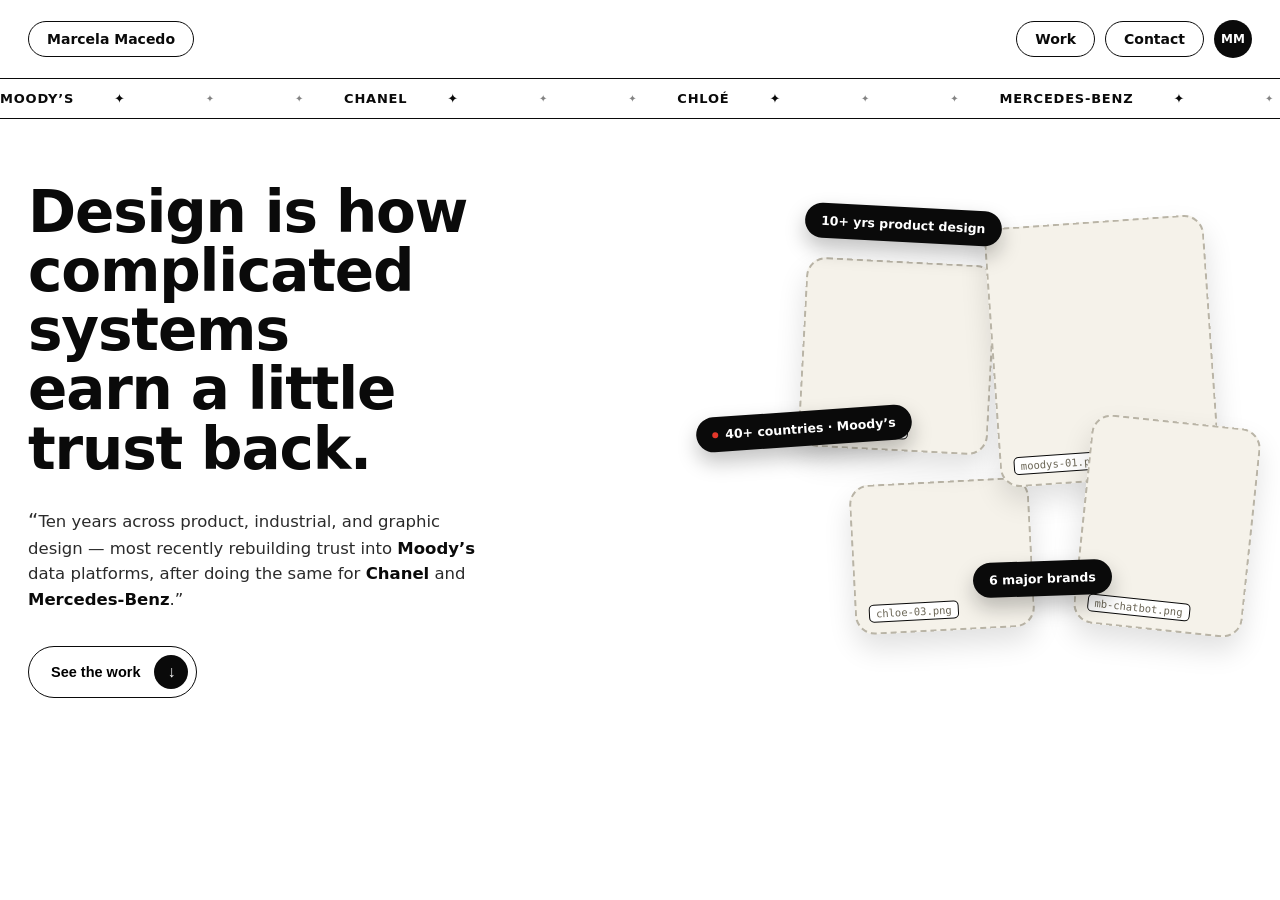
==== index.html @ c45ae71d "Move site files to repo root for GitHub Pages Co-Authored-By: Claude Sonnet 5 <noreply@anthropic.com" ====
<!doctype html>
<html lang="en">
<head>
  <meta charset="utf-8">
  <meta name="viewport" content="width=device-width, initial-scale=1">
  <title>Marcela Macedo — Product Designer</title>
  <meta name="description" content="Marcela Macedo, senior product designer — Moody's, Chanel, Chloé, Mercedes-Benz, Richemont.">
  <link rel="stylesheet" href="styles.css">
</head>
<body>
  <nav class="nav">
    <span class="pill">Marcela Macedo</span>
    <span class="right">
      <span class="pill">Work</span>
      <span class="pill">Contact</span>
      <span class="avatar">MM</span>
    </span>
  </nav>

  <div class="marquee-wrap" aria-hidden="true">
    <div class="marquee-track">
      <span>Moody&rsquo;s <span>&#10022;</span></span>
      <span>Chanel <span>&#10022;</span></span>
      <span>Chlo&eacute; <span>&#10022;</span></span>
      <span>Mercedes-Benz <span>&#10022;</span></span>
      <span>Richemont <span>&#10022;</span></span>
      <span>Foursource <span>&#10022;</span></span>
      <span>Moody&rsquo;s <span>&#10022;</span></span>
      <span>Chanel <span>&#10022;</span></span>
      <span>Chlo&eacute; <span>&#10022;</span></span>
      <span>Mercedes-Benz <span>&#10022;</span></span>
      <span>Richemont <span>&#10022;</span></span>
      <span>Foursource <span>&#10022;</span></span>
    </div>
  </div>

  <section class="hero">
    <div>
      <h1>Design is how complicated systems earn a little trust back.</h1>
      <p class="bioline"><span class="q">&ldquo;</span>Ten years across product, industrial, and graphic design &mdash; most recently rebuilding trust into <strong>Moody&rsquo;s</strong> data platforms, after doing the same for <strong>Chanel</strong> and <strong>Mercedes-Benz</strong>.&rdquo;</p>
      <button class="cta" type="button">See the work <span class="arrow">&darr;</span></button>
    </div>

    <div class="collage">
      <div class="win win2">10+ yrs product design</div>
      <div class="win win1"><span class="dot"></span>40+ countries &middot; Moody&rsquo;s</div>
      <div class="win win3">6 major brands</div>

      <!-- Placeholder slots — drop project PNGs into assets/ and swap the <span class="tag"> for <img src="assets/your-file.png" alt="..."> -->
      <div class="ph ph1"><span class="tag mono">moodys-01.png</span></div>
      <div class="ph ph2"><span class="tag mono">chanel-02.png</span></div>
      <div class="ph ph3"><span class="tag mono">mb-chatbot.png</span></div>
      <div class="ph ph4"><span class="tag mono">chloe-03.png</span></div>
    </div>
  </section>

  <!-- Screen 2 (case study previews) not built yet — next session. -->
</body>
</html>
---- styles.css ----
/* Marcela Macedo — Portfolio
   Direction: "Above the Fold" — Millls-inspired hero.
   Single committed visual world: near-monochrome, huge grotesque type,
   scattered rotated photo collage, one red accent. See README for status. */

* { box-sizing: border-box; }

body {
  margin: 0;
  background: #FFFFFF;
  color: #0A0A0A;
  font-family: ui-sans-serif, system-ui, -apple-system, "Helvetica Neue", Arial, sans-serif;
  -webkit-font-smoothing: antialiased;
}

.mono { font-family: ui-monospace, "SF Mono", "Roboto Mono", monospace; }
a { color: inherit; text-decoration: none; }
a:focus-visible, button:focus-visible { outline: 2px solid #0A0A0A; outline-offset: 2px; }

/* ---------------- nav ---------------- */
.nav {
  display: flex; align-items: center; justify-content: space-between;
  padding: 20px 28px;
}
.pill {
  display: inline-flex; align-items: center; gap: 8px;
  border: 1.5px solid #0A0A0A; border-radius: 999px; padding: 9px 18px;
  font-size: 14px; font-weight: 600;
}
.nav .right { display: flex; align-items: center; gap: 10px; }
.avatar {
  width: 38px; height: 38px; border-radius: 50%; background: #0A0A0A; color: #fff;
  display: flex; align-items: center; justify-content: center; font-size: 12px; font-weight: 700;
}

/* ---------------- marquee ---------------- */
.marquee-wrap {
  border-top: 1.5px solid #0A0A0A; border-bottom: 1.5px solid #0A0A0A;
  overflow: hidden; padding: 12px 0; background: #FFFFFF;
}
.marquee-track { display: flex; width: max-content; gap: 40px; }
@media (prefers-reduced-motion: no-preference) {
  .marquee-track { animation: scroll 26s linear infinite; }
}
@keyframes scroll { from { transform: translateX(0); } to { transform: translateX(-50%); } }
.marquee-track span {
  font-size: 13px; font-weight: 700; letter-spacing: 0.06em; text-transform: uppercase;
  white-space: nowrap; display: flex; align-items: center; gap: 40px; color: #0A0A0A;
}
.marquee-track span::after { content: "\2726"; font-size: 10px; opacity: 0.5; margin-left: 40px; }

/* ---------------- hero ---------------- */
.hero {
  display: grid; grid-template-columns: 1.05fr 0.95fr; gap: 20px;
  padding: 64px 28px 96px; align-items: center;
}
@media (max-width: 900px) { .hero { grid-template-columns: 1fr; padding-bottom: 320px; } }

.hero h1 {
  font-size: clamp(34px, 4.6vw, 58px); font-weight: 800; line-height: 1.02;
  letter-spacing: -0.02em; margin: 0 0 26px; text-wrap: balance; max-width: 12ch;
}
.bioline {
  font-size: 16.5px; line-height: 1.55; max-width: 44ch; color: #2B2B2B; margin: 0 0 34px;
}
.bioline .q { font-size: 20px; }
.bioline strong { font-weight: 700; color: #0A0A0A; }

.cta {
  display: inline-flex; align-items: center; gap: 14px; border: 1.5px solid #0A0A0A;
  border-radius: 999px; padding: 8px 8px 8px 22px; font-weight: 700; font-size: 14.5px;
  background: #fff; cursor: pointer;
}
.cta .arrow {
  width: 34px; height: 34px; border-radius: 50%; background: #0A0A0A; color: #fff;
  display: flex; align-items: center; justify-content: center; font-size: 16px;
}

/* ---------------- collage ---------------- */
.collage { position: relative; height: 440px; }
@media (max-width: 900px) {
  .collage { position: absolute; left: 0; right: 0; bottom: 0; height: 300px; padding: 0 12px; }
}
.ph {
  position: absolute; border: 2px dashed #B9B4A6; border-radius: 20px;
  background: #F5F2EA; box-shadow: 0 14px 28px rgba(10,10,10,0.12);
  display: flex; align-items: flex-end; padding: 10px 12px; overflow: hidden;
}
.ph img { position: absolute; inset: 0; width: 100%; height: 100%; object-fit: cover; }
.ph .tag {
  position: relative; font-size: 10.5px; background: #fff; border: 1px solid #0A0A0A;
  border-radius: 5px; padding: 2px 6px; color: #6b6656;
}
.ph1 { width: 220px; height: 260px; top: 0; right: 40px; transform: rotate(-4deg); z-index: 3; }
.ph2 { width: 190px; height: 190px; top: 40px; right: 260px; transform: rotate(3deg); z-index: 2; }
.ph3 { width: 170px; height: 210px; top: 200px; right: 0; transform: rotate(6deg); z-index: 4; }
.ph4 { width: 180px; height: 150px; top: 260px; right: 220px; transform: rotate(-3deg); z-index: 1; }
@media (max-width: 900px) {
  .ph1 { width: 150px; height: 180px; top: 0; right: 10px; }
  .ph2 { width: 130px; height: 130px; top: 10px; right: 170px; }
  .ph3 { width: 120px; height: 150px; top: 150px; right: 0; }
  .ph4 { display: none; }
}

.win {
  position: absolute; background: #0A0A0A; color: #fff; border-radius: 999px;
  padding: 10px 16px; font-size: 12.5px; font-weight: 700; box-shadow: 0 10px 20px rgba(10,10,10,0.25);
  display: flex; align-items: center; gap: 7px; z-index: 5;
}
.win .dot { width: 6px; height: 6px; border-radius: 50%; background: #E3372A; flex: none; }
.win1 { top: 190px; right: 340px; transform: rotate(-4deg); }
.win2 { top: -14px; right: 250px; transform: rotate(3deg); }
.win3 { top: 340px; right: 140px; transform: rotate(-2deg); }
@media (max-width: 900px) {
  .win1 { top: 60px; right: 130px; }
  .win2 { top: -10px; right: 30px; }
  .win3 { display: none; }
}
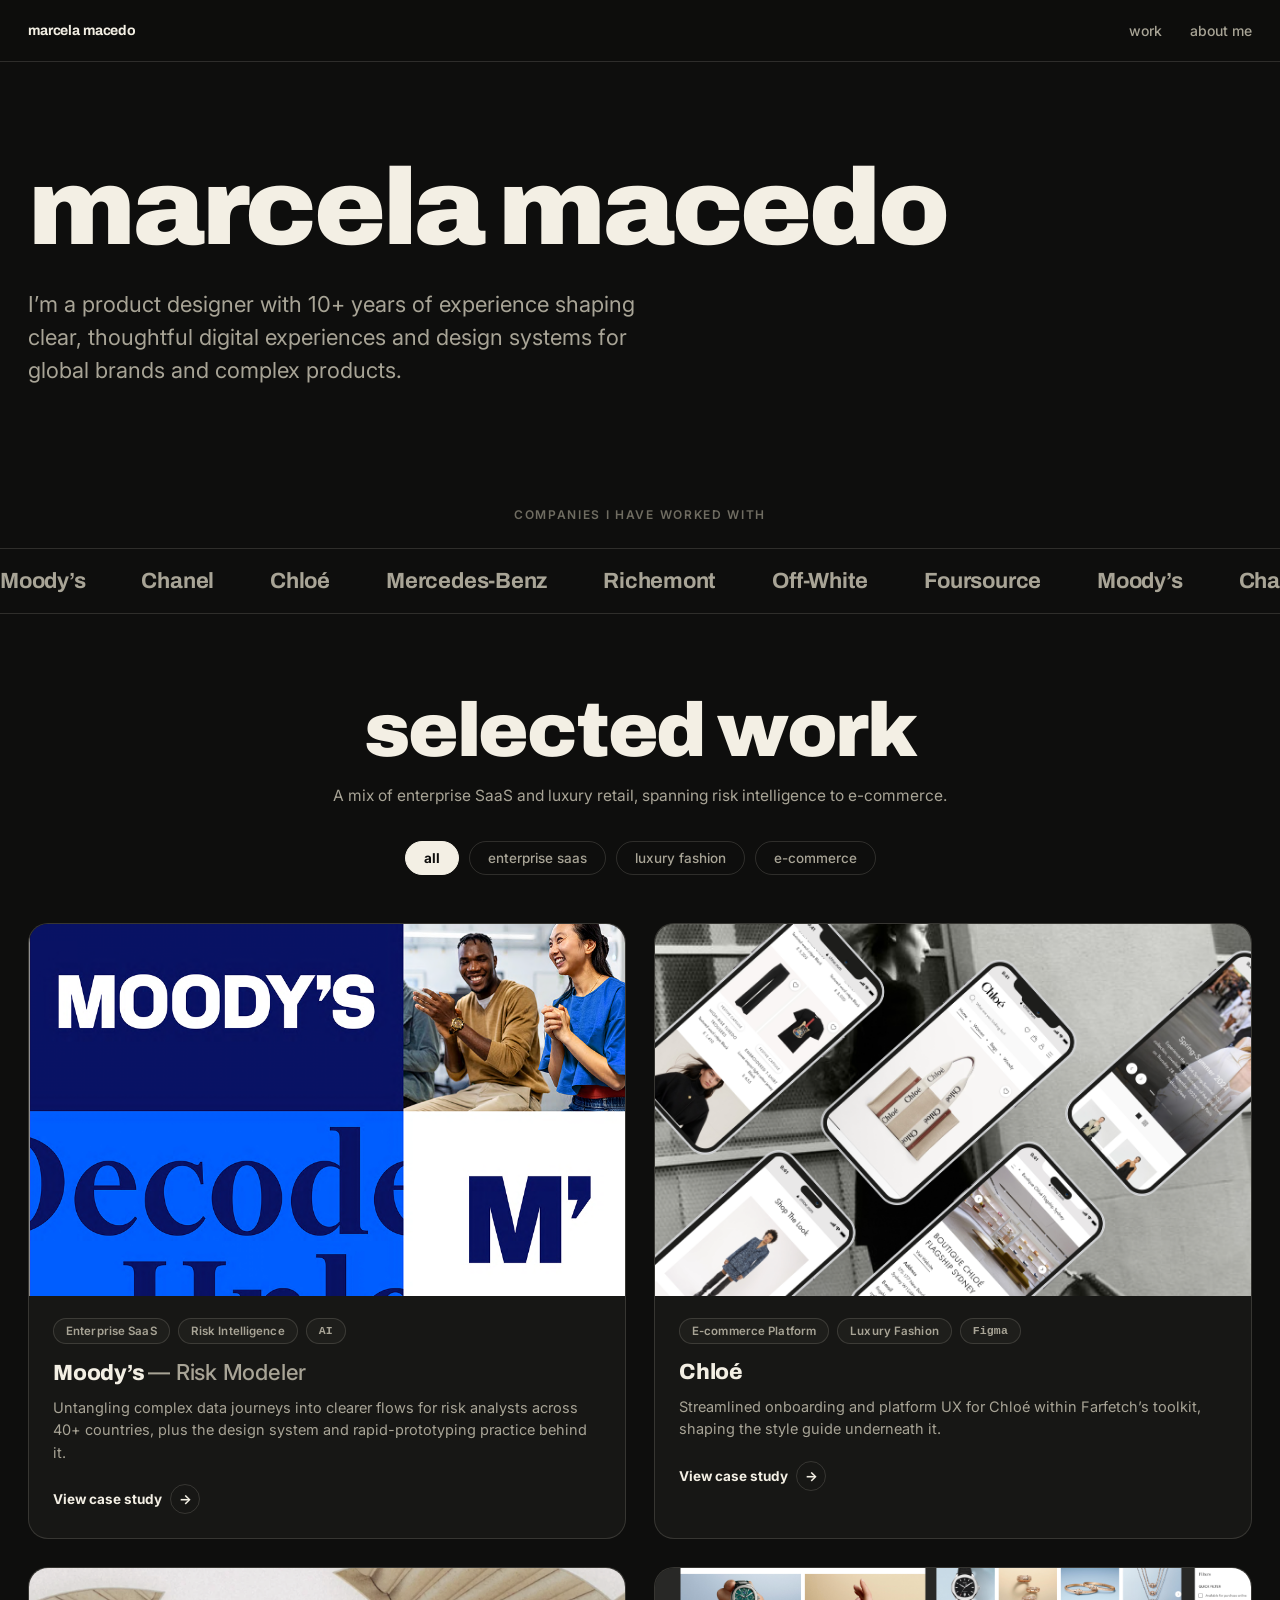
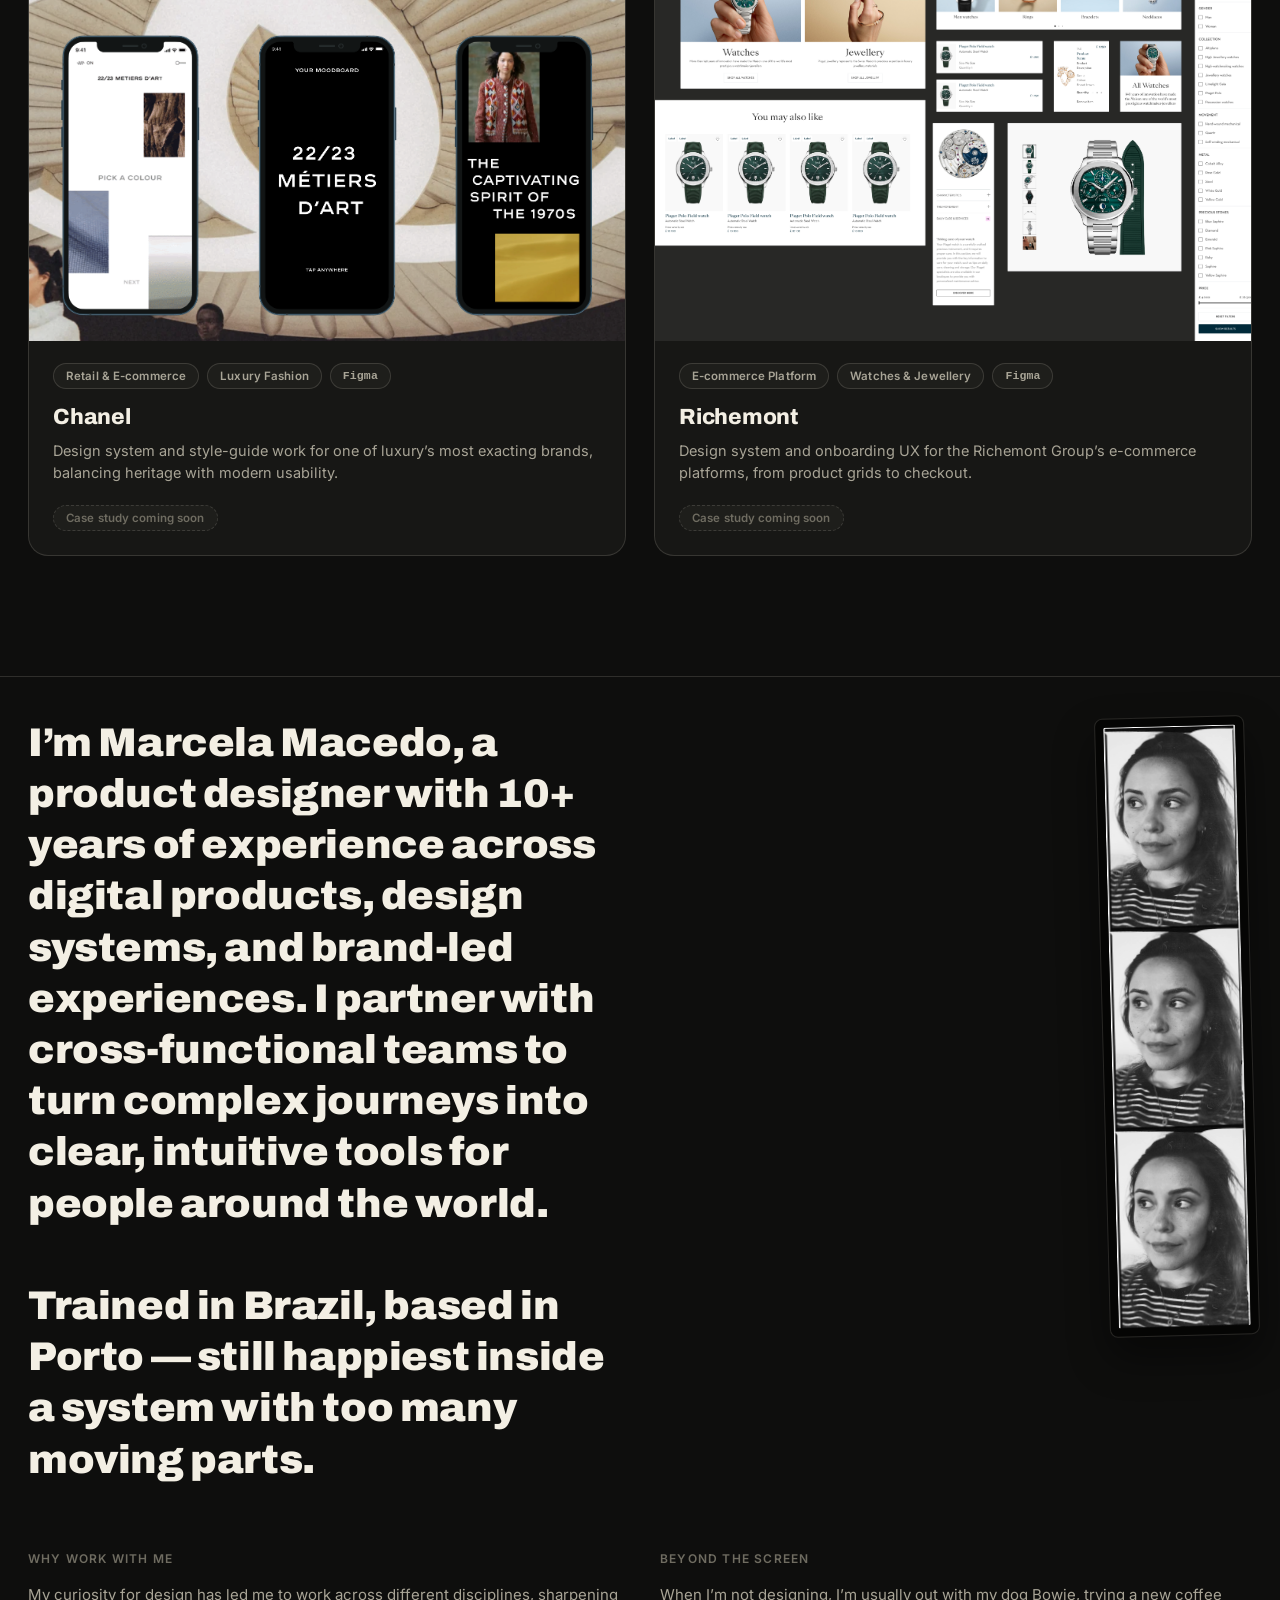
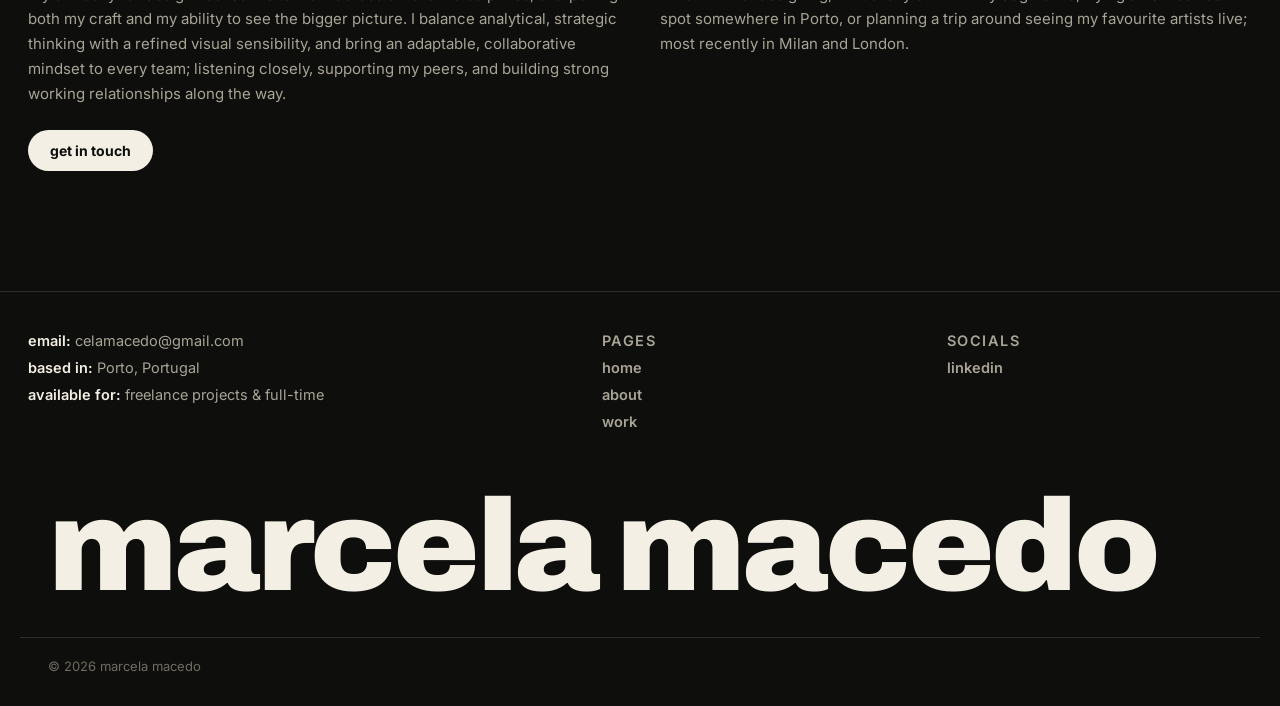
==== commit 2acf6d4e: "Build out full portfolio site: nav, work grid, and case studies - Rebuild home page nav/hero/work gr" ====
--- a/index.html
+++ b/index.html
@@ -4,56 +4,170 @@
   <meta charset="utf-8">
   <meta name="viewport" content="width=device-width, initial-scale=1">
   <title>Marcela Macedo — Product Designer</title>
-  <meta name="description" content="Marcela Macedo, senior product designer — Moody's, Chanel, Chloé, Mercedes-Benz, Richemont.">
+  <meta name="description" content="Marcela Macedo, product designer — Moody's, Chanel, Chloé, Richemont.">
   <link rel="stylesheet" href="styles.css">
 </head>
 <body>
   <nav class="nav">
-    <span class="pill">Marcela Macedo</span>
-    <span class="right">
-      <span class="pill">Work</span>
-      <span class="pill">Contact</span>
-      <span class="avatar">MM</span>
-    </span>
+    <a href="index.html" class="nav-name display">marcela macedo</a>
+    <div class="nav-links">
+      <a href="#work">work</a>
+      <a href="#about">about me</a>
+    </div>
   </nav>
 
-  <div class="marquee-wrap" aria-hidden="true">
-    <div class="marquee-track">
-      <span>Moody&rsquo;s <span>&#10022;</span></span>
-      <span>Chanel <span>&#10022;</span></span>
-      <span>Chlo&eacute; <span>&#10022;</span></span>
-      <span>Mercedes-Benz <span>&#10022;</span></span>
-      <span>Richemont <span>&#10022;</span></span>
-      <span>Foursource <span>&#10022;</span></span>
-      <span>Moody&rsquo;s <span>&#10022;</span></span>
-      <span>Chanel <span>&#10022;</span></span>
-      <span>Chlo&eacute; <span>&#10022;</span></span>
-      <span>Mercedes-Benz <span>&#10022;</span></span>
-      <span>Richemont <span>&#10022;</span></span>
-      <span>Foursource <span>&#10022;</span></span>
-    </div>
-  </div>
-
   <section class="hero">
-    <div>
-      <h1>Design is how complicated systems earn a little trust back.</h1>
-      <p class="bioline"><span class="q">&ldquo;</span>Ten years across product, industrial, and graphic design &mdash; most recently rebuilding trust into <strong>Moody&rsquo;s</strong> data platforms, after doing the same for <strong>Chanel</strong> and <strong>Mercedes-Benz</strong>.&rdquo;</p>
-      <button class="cta" type="button">See the work <span class="arrow">&darr;</span></button>
-    </div>
-
-    <div class="collage">
-      <div class="win win2">10+ yrs product design</div>
-      <div class="win win1"><span class="dot"></span>40+ countries &middot; Moody&rsquo;s</div>
-      <div class="win win3">6 major brands</div>
-
-      <!-- Placeholder slots — drop project PNGs into assets/ and swap the <span class="tag"> for <img src="assets/your-file.png" alt="..."> -->
-      <div class="ph ph1"><span class="tag mono">moodys-01.png</span></div>
-      <div class="ph ph2"><span class="tag mono">chanel-02.png</span></div>
-      <div class="ph ph3"><span class="tag mono">mb-chatbot.png</span></div>
-      <div class="ph ph4"><span class="tag mono">chloe-03.png</span></div>
+    <div class="hero-inner">
+      <h1 class="display">marcela macedo</h1>
+      <p class="tagline">I&rsquo;m a product designer with 10+ years of experience shaping clear, thoughtful digital experiences and design systems for global brands and complex products.</p>
     </div>
   </section>
 
-  <!-- Screen 2 (case study previews) not built yet — next session. -->
+  <section class="companies">
+    <p class="label">companies i have worked with</p>
+    <div class="marquee-wrap" aria-hidden="true">
+      <div class="marquee-track">
+        <span>Moody&rsquo;s</span><span>Chanel</span><span>Chlo&eacute;</span>
+        <span>Mercedes-Benz</span><span>Richemont</span><span>Off-White</span><span>Foursource</span>
+        <span>Moody&rsquo;s</span><span>Chanel</span><span>Chlo&eacute;</span>
+        <span>Mercedes-Benz</span><span>Richemont</span><span>Off-White</span><span>Foursource</span>
+      </div>
+    </div>
+  </section>
+
+  <section class="work" id="work">
+    <div class="work-head">
+      <h2 class="display">selected work</h2>
+      <p class="work-sub">A mix of enterprise SaaS and luxury retail, spanning risk intelligence to e-commerce.</p>
+    </div>
+
+    <div class="filters" role="tablist" aria-label="Filter work by category">
+      <button class="filter-btn active" data-filter="all">all</button>
+      <button class="filter-btn" data-filter="enterprise">enterprise saas</button>
+      <button class="filter-btn" data-filter="luxury">luxury fashion</button>
+      <button class="filter-btn" data-filter="ecommerce">e-commerce</button>
+    </div>
+
+    <div class="work-grid">
+      <a class="proj" href="moodys.html" data-category="enterprise">
+        <div class="proj-media"><img src="assets/projects/moodys/moodys-card.png" alt="Moody's brand collage — wordmark, typography, and team photography" loading="lazy"></div>
+        <div class="proj-tags">
+          <span class="tag-pill">Enterprise SaaS</span>
+          <span class="tag-pill">Risk Intelligence</span>
+          <span class="tag-pill mono">AI</span>
+        </div>
+        <h3 class="proj-title">Moody&rsquo;s <span class="proj-sub">&mdash; Risk Modeler</span></h3>
+        <p class="proj-desc">Untangling complex data journeys into clearer flows for risk analysts across 40+ countries, plus the design system and rapid-prototyping practice behind it.</p>
+        <span class="proj-link">View case study <span class="arrow-circle">&rarr;</span></span>
+      </a>
+
+      <a class="proj" href="chloe.html" data-category="luxury">
+        <div class="proj-media"><img src="assets/projects/chloe/chloe-app-mockup.png" alt="Chloé e-commerce app screens — product pages, bags, and boutique details" loading="lazy"></div>
+        <div class="proj-tags">
+          <span class="tag-pill">E-commerce Platform</span>
+          <span class="tag-pill">Luxury Fashion</span>
+          <span class="tag-pill mono">Figma</span>
+        </div>
+        <h3 class="proj-title">Chlo&eacute;</h3>
+        <p class="proj-desc">Streamlined onboarding and platform UX for Chlo&eacute; within Farfetch&rsquo;s toolkit, shaping the style guide underneath it.</p>
+        <span class="proj-link">View case study <span class="arrow-circle">&rarr;</span></span>
+      </a>
+
+      <div class="proj" data-category="luxury">
+        <div class="proj-media"><img src="assets/projects/chanel/chanel-card.png" alt="Chanel Métiers d'Art mobile flow and product mockups" loading="lazy"></div>
+        <div class="proj-tags">
+          <span class="tag-pill">Retail &amp; E-commerce</span>
+          <span class="tag-pill">Luxury Fashion</span>
+          <span class="tag-pill mono">Figma</span>
+        </div>
+        <h3 class="proj-title">Chanel</h3>
+        <p class="proj-desc">Design system and style-guide work for one of luxury&rsquo;s most exacting brands, balancing heritage with modern usability.</p>
+        <span class="proj-link"><span class="tag-pill status">Case study coming soon</span></span>
+      </div>
+
+      <div class="proj" data-category="ecommerce">
+        <div class="proj-media"><img src="assets/projects/richemont/richemont-card.png" alt="Richemont Group watches and jewellery e-commerce grid" loading="lazy"></div>
+        <div class="proj-tags">
+          <span class="tag-pill">E-commerce Platform</span>
+          <span class="tag-pill">Watches &amp; Jewellery</span>
+          <span class="tag-pill mono">Figma</span>
+        </div>
+        <h3 class="proj-title">Richemont</h3>
+        <p class="proj-desc">Design system and onboarding UX for the Richemont Group&rsquo;s e-commerce platforms, from product grids to checkout.</p>
+        <span class="proj-link"><span class="tag-pill status">Case study coming soon</span></span>
+      </div>
+    </div>
+  </section>
+
+  <section class="about" id="about">
+    <div class="about-inner">
+      <div class="about-top">
+        <p class="about-lead display">I&rsquo;m Marcela Macedo, a product designer with 10+ years of experience across digital products, design systems, and brand-led experiences. I partner with cross-functional teams to turn complex journeys into clear, intuitive tools for people around the world.<br><br>Trained in Brazil, based in Porto &mdash; still happiest inside a system with too many moving parts.</p>
+
+        <div class="photo-strip" aria-hidden="true">
+          <img src="assets/about/photobooth.png" alt="Marcela Macedo, three-frame black and white photobooth strip">
+        </div>
+      </div>
+
+      <div class="about-grid">
+        <div class="about-col">
+          <p class="eyebrow">why work with me</p>
+          <p>My curiosity for design has led me to work across different disciplines, sharpening both my craft and my ability to see the bigger picture. I balance analytical, strategic thinking with a refined visual sensibility, and bring an adaptable, collaborative mindset to every team; listening closely, supporting my peers, and building strong working relationships along the way.</p>
+          <a href="mailto:celamacedo@gmail.com" class="btn">get in touch</a>
+        </div>
+
+        <div class="about-col">
+          <p class="eyebrow">beyond the screen</p>
+          <p>When I&rsquo;m not designing, I&rsquo;m usually out with my dog Bowie, trying a new coffee spot somewhere in Porto, or planning a trip around seeing my favourite artists live; most recently in Milan and London.</p>
+        </div>
+      </div>
+    </div>
+  </section>
+
+  <footer class="footer">
+    <div class="footer-meta">
+      <div class="footer-meta-grid">
+        <div>
+          <p><strong>email:</strong> <a href="mailto:celamacedo@gmail.com">celamacedo@gmail.com</a></p>
+          <p><strong>based in:</strong> Porto, Portugal</p>
+          <p><strong>available for:</strong> freelance projects &amp; full-time</p>
+        </div>
+        <div class="footer-col">
+          <p class="footer-col-label">pages</p>
+          <a href="index.html">home</a>
+          <a href="#about">about</a>
+          <a href="#work">work</a>
+        </div>
+        <div class="footer-col">
+          <p class="footer-col-label">socials</p>
+          <a href="https://www.linkedin.com/in/marcelamcm/" target="_blank" rel="noopener">linkedin</a>
+        </div>
+      </div>
+    </div>
+
+    <div class="footer-word">
+      <h2 class="display">marcela macedo</h2>
+    </div>
+
+    <div class="footer-bottom">
+      <span>&copy; 2026 marcela macedo</span>
+    </div>
+  </footer>
+
+  <script>
+    const buttons = document.querySelectorAll('.filter-btn');
+    const cards = document.querySelectorAll('.proj');
+    buttons.forEach(btn => {
+      btn.addEventListener('click', () => {
+        buttons.forEach(b => b.classList.remove('active'));
+        btn.classList.add('active');
+        const filter = btn.dataset.filter;
+        cards.forEach(card => {
+          const show = filter === 'all' || card.dataset.category === filter;
+          card.style.display = show ? '' : 'none';
+        });
+      });
+    });
+  </script>
 </body>
 </html>
--- a/styles.css
+++ b/styles.css
@@ -1,118 +1,419 @@
 /* Marcela Macedo — Portfolio
-   Direction: "Above the Fold" — Millls-inspired hero.
-   Single committed visual world: near-monochrome, huge grotesque type,
-   scattered rotated photo collage, one red accent. See README for status. */
+   Direction: dark, editorial — matches the Framer draft (see README).
+   Near-black background, cream type, heavy display grotesk, indigo accent
+   pulled from the Moody's palette. Plain CSS, no build step. */
+
+@import url('https://fonts.googleapis.com/css2?family=Archivo:wght@600;700;800;900&family=Inter:wght@400;500;600;700&display=swap');
+
+:root {
+  --bg: #0e0e0d;
+  --bg-alt: #171715;
+  --bg-alt-2: #1e1e1b;
+  --fg: #f3efe4;
+  --fg-dim: #a8a496;
+  --fg-faint: #6f6c61;
+  --border: rgba(243, 239, 228, 0.14);
+  --accent: #3a45a8;
+  --accent-2: #5865c9;
+  --lilac: #c3aef0;
+  --lilac-dim: rgba(195, 174, 240, 0.14);
+  --periwinkle: #a9bdf2;
+  --periwinkle-dim: rgba(169, 189, 242, 0.14);
+  --radius: 20px;
+}
 
 * { box-sizing: border-box; }
+
+html { scroll-behavior: smooth; }
 
 body {
   margin: 0;
-  background: #FFFFFF;
-  color: #0A0A0A;
-  font-family: ui-sans-serif, system-ui, -apple-system, "Helvetica Neue", Arial, sans-serif;
+  background: var(--bg);
+  color: var(--fg);
+  font-family: 'Inter', ui-sans-serif, system-ui, -apple-system, "Helvetica Neue", Arial, sans-serif;
   -webkit-font-smoothing: antialiased;
+}
+
+.display {
+  font-family: 'Archivo', ui-sans-serif, system-ui, sans-serif;
+  font-weight: 900;
+  letter-spacing: -0.03em;
 }
 
 .mono { font-family: ui-monospace, "SF Mono", "Roboto Mono", monospace; }
 a { color: inherit; text-decoration: none; }
-a:focus-visible, button:focus-visible { outline: 2px solid #0A0A0A; outline-offset: 2px; }
+a:focus-visible, button:focus-visible { outline: 2px solid var(--fg); outline-offset: 2px; }
+img { max-width: 100%; display: block; }
+
+.wrap { max-width: 1240px; margin: 0 auto; padding: 0 28px; }
 
 /* ---------------- nav ---------------- */
 .nav {
   display: flex; align-items: center; justify-content: space-between;
-  padding: 20px 28px;
-}
-.pill {
-  display: inline-flex; align-items: center; gap: 8px;
-  border: 1.5px solid #0A0A0A; border-radius: 999px; padding: 9px 18px;
-  font-size: 14px; font-weight: 600;
-}
-.nav .right { display: flex; align-items: center; gap: 10px; }
-.avatar {
-  width: 38px; height: 38px; border-radius: 50%; background: #0A0A0A; color: #fff;
-  display: flex; align-items: center; justify-content: center; font-size: 12px; font-weight: 700;
-}
-
-/* ---------------- marquee ---------------- */
+  padding: 22px 28px;
+  position: sticky; top: 0; z-index: 20;
+  background: rgba(14, 14, 13, 0.82);
+  backdrop-filter: blur(10px);
+  border-bottom: 1px solid var(--border);
+}
+.nav-name {
+  font-size: 14px; font-weight: 700; letter-spacing: -0.01em;
+}
+.nav-links { display: flex; align-items: center; gap: 28px; }
+.nav-links a {
+  font-size: 14px; font-weight: 500; color: var(--fg-dim);
+  transition: color 0.15s ease;
+}
+.nav-links a:hover, .nav-links a.active { color: var(--fg); }
+
+/* ---------------- hero ---------------- */
+.hero { padding: 96px 28px 56px; }
+.hero-inner { max-width: 1240px; margin: 0 auto; }
+
+.hero h1 {
+  font-size: clamp(48px, 9vw, 108px); line-height: 0.94; margin: 0 0 28px;
+  text-transform: lowercase;
+}
+.hero .tagline {
+  font-size: clamp(17px, 2vw, 22px); line-height: 1.5; color: var(--fg-dim);
+  max-width: 46ch; margin: 0;
+}
+
+/* ---------------- companies marquee ---------------- */
+.companies { padding: 64px 0 40px; text-align: center; }
+.companies .label {
+  font-size: 12px; font-weight: 600; letter-spacing: 0.14em; text-transform: uppercase;
+  color: var(--fg-faint); margin: 0 0 26px;
+}
 .marquee-wrap {
-  border-top: 1.5px solid #0A0A0A; border-bottom: 1.5px solid #0A0A0A;
-  overflow: hidden; padding: 12px 0; background: #FFFFFF;
-}
-.marquee-track { display: flex; width: max-content; gap: 40px; }
+  border-top: 1px solid var(--border); border-bottom: 1px solid var(--border);
+  overflow: hidden; padding: 20px 0;
+}
+.marquee-track { display: flex; width: max-content; gap: 56px; }
 @media (prefers-reduced-motion: no-preference) {
-  .marquee-track { animation: scroll 26s linear infinite; }
+  .marquee-track { animation: scroll 28s linear infinite; }
+  .footer-marquee-track { animation: scroll 22s linear infinite; }
 }
 @keyframes scroll { from { transform: translateX(0); } to { transform: translateX(-50%); } }
 .marquee-track span {
-  font-size: 13px; font-weight: 700; letter-spacing: 0.06em; text-transform: uppercase;
-  white-space: nowrap; display: flex; align-items: center; gap: 40px; color: #0A0A0A;
-}
-.marquee-track span::after { content: "\2726"; font-size: 10px; opacity: 0.5; margin-left: 40px; }
-
-/* ---------------- hero ---------------- */
-.hero {
-  display: grid; grid-template-columns: 1.05fr 0.95fr; gap: 20px;
-  padding: 64px 28px 96px; align-items: center;
-}
-@media (max-width: 900px) { .hero { grid-template-columns: 1fr; padding-bottom: 320px; } }
-
-.hero h1 {
-  font-size: clamp(34px, 4.6vw, 58px); font-weight: 800; line-height: 1.02;
-  letter-spacing: -0.02em; margin: 0 0 26px; text-wrap: balance; max-width: 12ch;
-}
-.bioline {
-  font-size: 16.5px; line-height: 1.55; max-width: 44ch; color: #2B2B2B; margin: 0 0 34px;
-}
-.bioline .q { font-size: 20px; }
-.bioline strong { font-weight: 700; color: #0A0A0A; }
-
-.cta {
-  display: inline-flex; align-items: center; gap: 14px; border: 1.5px solid #0A0A0A;
-  border-radius: 999px; padding: 8px 8px 8px 22px; font-weight: 700; font-size: 14.5px;
-  background: #fff; cursor: pointer;
-}
-.cta .arrow {
-  width: 34px; height: 34px; border-radius: 50%; background: #0A0A0A; color: #fff;
-  display: flex; align-items: center; justify-content: center; font-size: 16px;
-}
-
-/* ---------------- collage ---------------- */
-.collage { position: relative; height: 440px; }
-@media (max-width: 900px) {
-  .collage { position: absolute; left: 0; right: 0; bottom: 0; height: 300px; padding: 0 12px; }
-}
-.ph {
-  position: absolute; border: 2px dashed #B9B4A6; border-radius: 20px;
-  background: #F5F2EA; box-shadow: 0 14px 28px rgba(10,10,10,0.12);
-  display: flex; align-items: flex-end; padding: 10px 12px; overflow: hidden;
-}
-.ph img { position: absolute; inset: 0; width: 100%; height: 100%; object-fit: cover; }
-.ph .tag {
-  position: relative; font-size: 10.5px; background: #fff; border: 1px solid #0A0A0A;
-  border-radius: 5px; padding: 2px 6px; color: #6b6656;
-}
-.ph1 { width: 220px; height: 260px; top: 0; right: 40px; transform: rotate(-4deg); z-index: 3; }
-.ph2 { width: 190px; height: 190px; top: 40px; right: 260px; transform: rotate(3deg); z-index: 2; }
-.ph3 { width: 170px; height: 210px; top: 200px; right: 0; transform: rotate(6deg); z-index: 4; }
-.ph4 { width: 180px; height: 150px; top: 260px; right: 220px; transform: rotate(-3deg); z-index: 1; }
-@media (max-width: 900px) {
-  .ph1 { width: 150px; height: 180px; top: 0; right: 10px; }
-  .ph2 { width: 130px; height: 130px; top: 10px; right: 170px; }
-  .ph3 { width: 120px; height: 150px; top: 150px; right: 0; }
-  .ph4 { display: none; }
-}
-
-.win {
-  position: absolute; background: #0A0A0A; color: #fff; border-radius: 999px;
-  padding: 10px 16px; font-size: 12.5px; font-weight: 700; box-shadow: 0 10px 20px rgba(10,10,10,0.25);
-  display: flex; align-items: center; gap: 7px; z-index: 5;
-}
-.win .dot { width: 6px; height: 6px; border-radius: 50%; background: #E3372A; flex: none; }
-.win1 { top: 190px; right: 340px; transform: rotate(-4deg); }
-.win2 { top: -14px; right: 250px; transform: rotate(3deg); }
-.win3 { top: 340px; right: 140px; transform: rotate(-2deg); }
-@media (max-width: 900px) {
-  .win1 { top: 60px; right: 130px; }
-  .win2 { top: -10px; right: 30px; }
-  .win3 { display: none; }
-}
+  font-family: 'Archivo', sans-serif; font-weight: 700;
+  font-size: 22px; letter-spacing: -0.01em; white-space: nowrap; color: var(--fg-dim);
+}
+
+/* ---------------- work ---------------- */
+.work { padding: 40px 28px 120px; }
+.work-head { max-width: 720px; margin: 0 auto 12px; text-align: center; }
+.work-head h2 {
+  font-size: clamp(40px, 7vw, 76px); line-height: 0.98; margin: 0 0 18px;
+  text-transform: lowercase;
+}
+.work-sub { font-size: 15.5px; color: var(--fg-dim); margin: 0 0 36px; }
+
+.filters {
+  display: flex; flex-wrap: wrap; justify-content: center; gap: 10px;
+  margin: 0 auto 48px; max-width: 1240px;
+}
+.filter-btn {
+  border: 1px solid var(--border); background: transparent; color: var(--fg-dim);
+  border-radius: 999px; padding: 8px 18px; font-size: 13.5px; font-weight: 500;
+  cursor: pointer; transition: all 0.15s ease; font-family: inherit;
+}
+.filter-btn:hover { color: var(--fg); border-color: var(--fg-dim); }
+.filter-btn.active { background: var(--fg); color: var(--bg); border-color: var(--fg); font-weight: 700; }
+
+.work-grid {
+  max-width: 1240px; margin: 0 auto;
+  display: grid; grid-template-columns: repeat(2, 1fr); gap: 28px;
+}
+@media (max-width: 760px) { .work-grid { grid-template-columns: 1fr; } }
+
+.proj {
+  border: 1px solid var(--border); border-radius: var(--radius); overflow: hidden;
+  background: var(--bg-alt); display: flex; flex-direction: column;
+  transition: transform 0.18s ease, box-shadow 0.18s ease, border-color 0.18s ease;
+}
+.proj[href]:hover, a.proj:hover {
+  transform: translateY(-4px); box-shadow: 0 20px 44px rgba(0,0,0,0.4); border-color: var(--fg-faint);
+}
+
+.proj-media { aspect-ratio: 16 / 10; overflow: hidden; background: var(--bg-alt-2); }
+.proj-media img { width: 100%; height: 100%; object-fit: cover; }
+
+/* Tag colour rule: .tag-pill is metadata (industry / tool / status) and stays
+   neutral everywhere it appears — homepage cards and case-study hero alike —
+   so the same label always reads the same way. Colour (lilac / indigo) is
+   reserved for .case-chip, which summarizes narrative content inside a case
+   study body, not metadata. Don't tint .tag-pill; add a new chip variant
+   instead if a new narrative category needs its own colour. */
+.proj-tags { display: flex; flex-wrap: wrap; gap: 8px; padding: 22px 24px 0; }
+.tag-pill {
+  font-size: 11.5px; font-weight: 600; letter-spacing: 0.01em; color: var(--fg-dim);
+  border: 1px solid var(--border); border-radius: 999px; padding: 5px 12px; background: var(--bg-alt-2);
+}
+.tag-pill.mono { font-family: ui-monospace, "SF Mono", "Roboto Mono", monospace; }
+.tag-pill.status { color: var(--fg-faint); border-style: dashed; }
+
+.proj-title {
+  font-family: 'Archivo', sans-serif; font-weight: 800; letter-spacing: -0.01em;
+  font-size: 22px; margin: 16px 24px 0; line-height: 1.15;
+}
+.proj-title .proj-sub { font-weight: 500; color: var(--fg-dim); font-family: 'Inter', sans-serif; }
+.proj-desc { font-size: 14.5px; line-height: 1.55; color: var(--fg-dim); margin: 10px 24px 0; }
+
+.proj-link {
+  display: inline-flex; align-items: center; gap: 8px; font-size: 13.5px; font-weight: 700;
+  margin: 20px 24px 24px;
+}
+.proj-link .arrow-circle {
+  width: 30px; height: 30px; border-radius: 50%; border: 1px solid var(--border);
+  display: inline-flex; align-items: center; justify-content: center; transition: transform 0.18s ease;
+}
+.proj:hover .proj-link .arrow-circle { transform: translate(2px, -2px); background: var(--fg); color: var(--bg); }
+
+/* ---------------- about ---------------- */
+.about { padding: 40px 28px 120px; border-top: 1px solid var(--border); }
+.about-inner { max-width: 1240px; margin: 0 auto; }
+.about-lead {
+  font-size: clamp(24px, 3.4vw, 40px); line-height: 1.28; letter-spacing: -0.01em;
+  max-width: 22ch; margin: 0;
+}
+
+.about-top {
+  display: flex; align-items: flex-start; justify-content: space-between; gap: 40px;
+  margin-bottom: 64px;
+}
+@media (max-width: 760px) { .about-top { flex-direction: column-reverse; align-items: flex-end; gap: 24px; } }
+
+.about-grid {
+  display: grid; grid-template-columns: 1fr 1fr; gap: 40px; align-items: start;
+}
+@media (max-width: 900px) { .about-grid { grid-template-columns: 1fr; } }
+
+.photo-strip {
+  flex: none; width: 150px; margin-left: auto;
+  background: #050504; border-radius: 8px; padding: 8px;
+  border: 1px solid var(--border); box-shadow: 0 20px 40px rgba(0,0,0,0.45);
+  transform: rotate(-1.5deg);
+}
+.photo-strip img {
+  width: 100%; height: auto; display: block; border-radius: 2px;
+  filter: grayscale(1) contrast(1.05);
+}
+
+.about-col .eyebrow {
+  font-size: 12px; font-weight: 600; letter-spacing: 0.1em; text-transform: uppercase;
+  color: var(--fg-faint); margin: 0 0 14px;
+}
+.about-col p {
+  font-size: 15px; line-height: 1.65; color: var(--fg-dim); margin: 0 0 24px;
+}
+.btn {
+  display: inline-flex; align-items: center; gap: 10px;
+  background: var(--fg); color: var(--bg); border-radius: 999px; padding: 12px 22px;
+  font-size: 14px; font-weight: 700; border: none; cursor: pointer;
+}
+
+/* ---------------- footer ---------------- */
+.footer { border-top: 1px solid var(--border); padding-top: 40px; position: relative; overflow: hidden; }
+.footer-marquee { padding: 30px 0 60px; overflow: hidden; }
+.footer-marquee-track { display: flex; width: max-content; gap: 64px; }
+.footer-marquee-track span {
+  font-family: 'Archivo', sans-serif; font-weight: 900; font-size: clamp(48px, 9vw, 110px);
+  letter-spacing: -0.03em; color: var(--accent); white-space: nowrap; text-transform: lowercase;
+}
+
+.footer-meta { padding: 0 28px 48px; }
+.footer-meta-grid {
+  max-width: 1240px; margin: 0 auto;
+  display: grid; grid-template-columns: 1.4fr 0.8fr 0.8fr; gap: 40px;
+}
+@media (max-width: 760px) { .footer-meta-grid { grid-template-columns: 1fr; gap: 28px; } }
+.footer-meta p { font-size: 14.5px; color: var(--fg-dim); margin: 0 0 10px; }
+.footer-meta p strong { color: var(--fg); font-weight: 600; }
+.footer-col-label {
+  font-size: 12px; font-weight: 600; letter-spacing: 0.1em; text-transform: uppercase;
+  color: var(--fg-faint); margin: 0 0 14px;
+}
+.footer-col a {
+  display: block; font-size: 14.5px; font-weight: 600; color: var(--fg-dim);
+  margin-bottom: 10px; transition: color 0.15s ease;
+}
+.footer-col a:hover { color: var(--fg); }
+
+.footer-word {
+  padding: 0 28px; max-width: 1240px; margin: 0 auto;
+}
+.footer-word h2 {
+  font-size: clamp(44px, 11vw, 130px); line-height: 0.9; margin: 0; text-transform: lowercase;
+}
+.footer-bottom {
+  border-top: 1px solid var(--border); margin-top: 32px; padding: 20px 28px 32px;
+  display: flex; justify-content: space-between; max-width: 1240px; margin-left: auto; margin-right: auto;
+  font-size: 13px; color: var(--fg-faint);
+}
+
+/* ---------------- case study pages ---------------- */
+.case-hero { padding: 64px 28px 0; max-width: 1000px; margin: 0 auto; }
+.case-back {
+  display: inline-flex; align-items: center; gap: 8px; font-size: 13.5px; font-weight: 600;
+  color: var(--fg-dim); margin-bottom: 40px;
+}
+.case-back:hover { color: var(--fg); }
+.case-tags { display: flex; flex-wrap: wrap; gap: 8px; margin-bottom: 22px; }
+.case-hero h1 {
+  font-size: clamp(36px, 6vw, 64px); line-height: 1; margin: 0 0 18px; text-transform: lowercase;
+}
+.case-role { font-size: 15px; color: var(--fg-faint); margin: 0 0 40px; }
+
+.case-meta-grid {
+  display: flex; flex-wrap: wrap; gap: 10px 32px;
+  font-size: 14.5px; color: var(--fg-dim); margin: 0 0 22px;
+}
+.case-meta-grid div span {
+  display: block; font-size: 11px; text-transform: uppercase; letter-spacing: 0.08em;
+  color: var(--fg-faint); margin-bottom: 4px;
+}
+.case-nda {
+  font-size: 13px; color: var(--fg-faint); font-style: italic;
+  border-left: 2px solid var(--border); padding-left: 14px; margin: 0 0 40px; max-width: 60ch;
+}
+
+.case-hero-media {
+  border-radius: var(--radius); overflow: hidden; border: 1px solid var(--border);
+  margin: 0 0 64px; background: var(--bg-alt-2);
+}
+.case-hero-media img { width: 100%; height: auto; display: block; }
+
+/* --- at-a-glance: tldr, stats, chips, pullquote --- */
+.case-glance-sub { font-size: 15px; color: var(--fg-dim); margin: -8px 0 28px; max-width: 62ch; }
+
+.case-tldr {
+  background: var(--bg-alt); border: 1px solid var(--border); border-radius: var(--radius);
+  padding: 24px 26px; font-size: 16px; line-height: 1.7; color: var(--fg-dim); margin: 0 0 32px;
+}
+.case-tldr strong { color: var(--fg); font-weight: 700; }
+
+.case-stats {
+  display: grid; grid-template-columns: repeat(auto-fit, minmax(130px, 1fr));
+  gap: 12px; margin: 0 0 32px;
+}
+@media (max-width: 640px) { .case-stats { grid-template-columns: repeat(2, 1fr); } }
+@media (max-width: 380px) { .case-stats { grid-template-columns: 1fr; } }
+.case-stat {
+  background: var(--bg-alt); border: 1px solid var(--border); border-radius: 14px;
+  padding: 18px 16px;
+  display: flex; flex-direction: column; align-items: center; text-align: center;
+}
+.case-stat .num {
+  font-family: 'Archivo', sans-serif; font-weight: 800; font-size: 27px; color: var(--fg);
+  display: block; margin-bottom: 6px;
+}
+.case-stat .label { font-size: 12.5px; color: var(--fg-dim); line-height: 1.4; }
+
+/* .case-chip is the colour-coded half of the tag rule (see .tag-pill comment
+   above). Both variants get the same treatment (tinted fill + border + text)
+   so the two groups carry equal visual weight — colour tells them apart,
+   not intensity: periwinkle = problems/goals ("what we were solving for"),
+   lilac = tensions/decisions (.b, "key trade-offs"). */
+.case-chip-group { margin: 0 0 28px; }
+.case-chip-group .gtitle {
+  font-size: 12px; text-transform: uppercase; letter-spacing: 0.08em; color: var(--fg-faint);
+  margin: 0 0 12px; font-weight: 600;
+}
+.case-chips { display: flex; flex-wrap: wrap; gap: 8px; }
+.case-chip {
+  font-size: 13px; padding: 7px 14px; border-radius: 999px; white-space: nowrap;
+  color: var(--periwinkle); background: var(--periwinkle-dim); border: 1px solid rgba(169, 189, 242, 0.4);
+}
+.case-chip.b { border-color: var(--lilac); color: var(--lilac); background: var(--lilac-dim); }
+
+.case-pullquote {
+  border-left: 3px solid var(--lilac); padding: 6px 0 6px 22px; margin: 8px 0 8px;
+  font-family: 'Archivo', sans-serif; font-weight: 700; font-size: 19px; line-height: 1.5;
+  color: var(--fg);
+}
+.case-pullquote span {
+  display: block; font-family: 'Inter', sans-serif; font-weight: 500; font-size: 13px;
+  color: var(--fg-faint); margin-top: 10px;
+}
+
+.case-divider {
+  display: flex; align-items: center; gap: 14px; color: var(--fg-faint); font-size: 13px;
+  margin: 40px 0 12px;
+}
+.case-divider::before, .case-divider::after { content: ""; flex: 1; height: 1px; background: var(--border); }
+
+/* --- detail accordion --- */
+.case-accordion { margin-top: 8px; }
+.case-accordion details { border-bottom: 1px solid var(--border); }
+.case-accordion details:first-of-type { border-top: 1px solid var(--border); }
+.case-accordion summary {
+  list-style: none; cursor: pointer;
+  display: flex; align-items: center; justify-content: space-between; gap: 16px;
+  padding: 24px 2px; font-family: 'Archivo', sans-serif; font-weight: 800; font-size: 19px;
+  color: var(--fg);
+}
+.case-accordion summary::-webkit-details-marker { display: none; }
+.case-accordion summary .idx {
+  font-family: 'Inter', sans-serif; font-weight: 600; font-size: 12px; color: var(--lilac);
+  margin-right: 12px;
+}
+.case-accordion summary .plus {
+  flex-shrink: 0; width: 28px; height: 28px; border-radius: 50%; border: 1px solid var(--border);
+  position: relative;
+}
+.case-accordion summary .plus::before, .case-accordion summary .plus::after {
+  content: ""; position: absolute; background: var(--fg); top: 50%; left: 50%; transform: translate(-50%, -50%);
+}
+.case-accordion summary .plus::before { width: 10px; height: 1.5px; }
+.case-accordion summary .plus::after { width: 1.5px; height: 10px; transition: transform 0.2s ease, opacity 0.2s ease; }
+.case-accordion details[open] summary .plus::after { opacity: 0; transform: translate(-50%, -50%) rotate(90deg); }
+.case-accordion details[open] summary { padding-bottom: 10px; }
+
+.case-accordion .acc-body { padding: 0 2px 28px; font-size: 15.5px; color: var(--fg-dim); max-width: 70ch; }
+.case-accordion .acc-body p { margin: 0 0 16px; }
+.case-accordion .acc-body ul { margin: 0 0 16px; padding-left: 20px; }
+.case-accordion .acc-body li { margin-bottom: 10px; }
+.case-accordion .acc-body strong { color: var(--fg); font-weight: 700; }
+.case-accordion .acc-body h4 {
+  font-family: 'Inter', sans-serif; font-size: 14px; font-weight: 700; color: var(--fg); margin: 0 0 8px;
+}
+.case-accordion .acc-block { margin-bottom: 22px; }
+
+.case-body { max-width: 860px; margin: 0 auto; padding: 0 28px 100px; }
+.case-body h2 {
+  font-family: 'Archivo', sans-serif; font-weight: 800; font-size: 24px; letter-spacing: -0.01em;
+  margin: 56px 0 18px;
+}
+.case-body h2:first-child { margin-top: 0; }
+.case-body p { font-size: 16px; line-height: 1.7; color: var(--fg-dim); margin: 0 0 18px; }
+.case-body ul { margin: 0 0 18px; padding-left: 20px; }
+.case-body li { font-size: 16px; line-height: 1.7; color: var(--fg-dim); margin-bottom: 10px; }
+.case-body .note {
+  font-size: 13.5px; color: var(--fg-faint); border-left: 2px solid var(--border);
+  padding-left: 16px; margin: 32px 0;
+}
+.case-media {
+  border-radius: 16px; overflow: hidden; border: 1px solid var(--border);
+  margin: 40px 0; background: var(--bg-alt-2);
+}
+.case-media img { width: 100%; height: auto; display: block; }
+
+.case-placeholder {
+  aspect-ratio: 16 / 9; border-radius: 16px; border: 1px dashed var(--border);
+  background: var(--bg-alt-2); margin: 32px 0;
+  display: flex; flex-direction: column; align-items: center; justify-content: center; gap: 10px;
+  color: var(--fg-faint); text-align: center; padding: 24px;
+}
+.case-placeholder svg { opacity: 0.55; color: var(--lilac); }
+.case-placeholder span { font-size: 12.5px; font-weight: 600; letter-spacing: 0.01em; max-width: 32ch; }
+
+.case-next {
+  border-top: 1px solid var(--border); padding: 48px 28px; text-align: center;
+}
+.case-next a {
+  font-family: 'Archivo', sans-serif; font-size: clamp(28px, 5vw, 44px); font-weight: 800;
+  text-transform: lowercase;
+}
+.case-next a:hover { color: var(--accent-2); }
+.case-next .label { display: block; font-size: 12px; letter-spacing: 0.1em; text-transform: uppercase; color: var(--fg-faint); margin-bottom: 14px; font-family: 'Inter', sans-serif; font-weight: 600; }
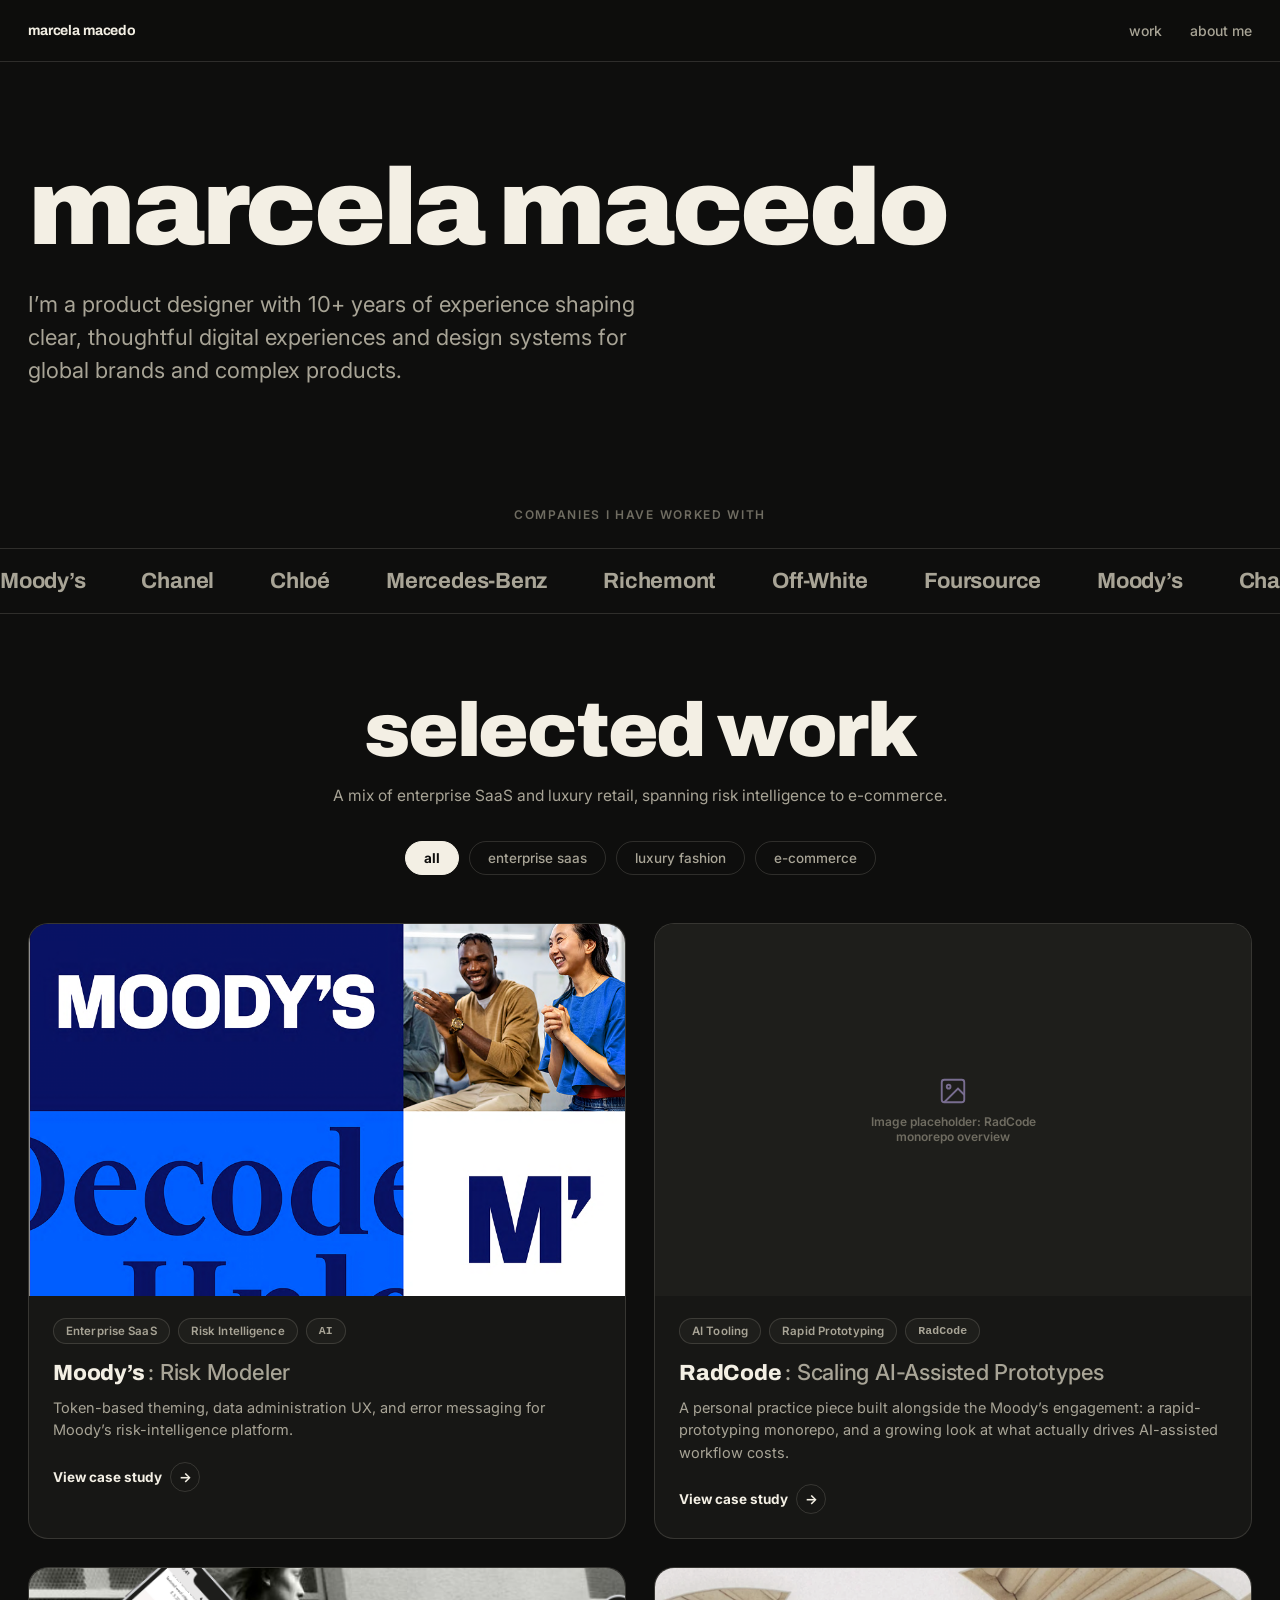
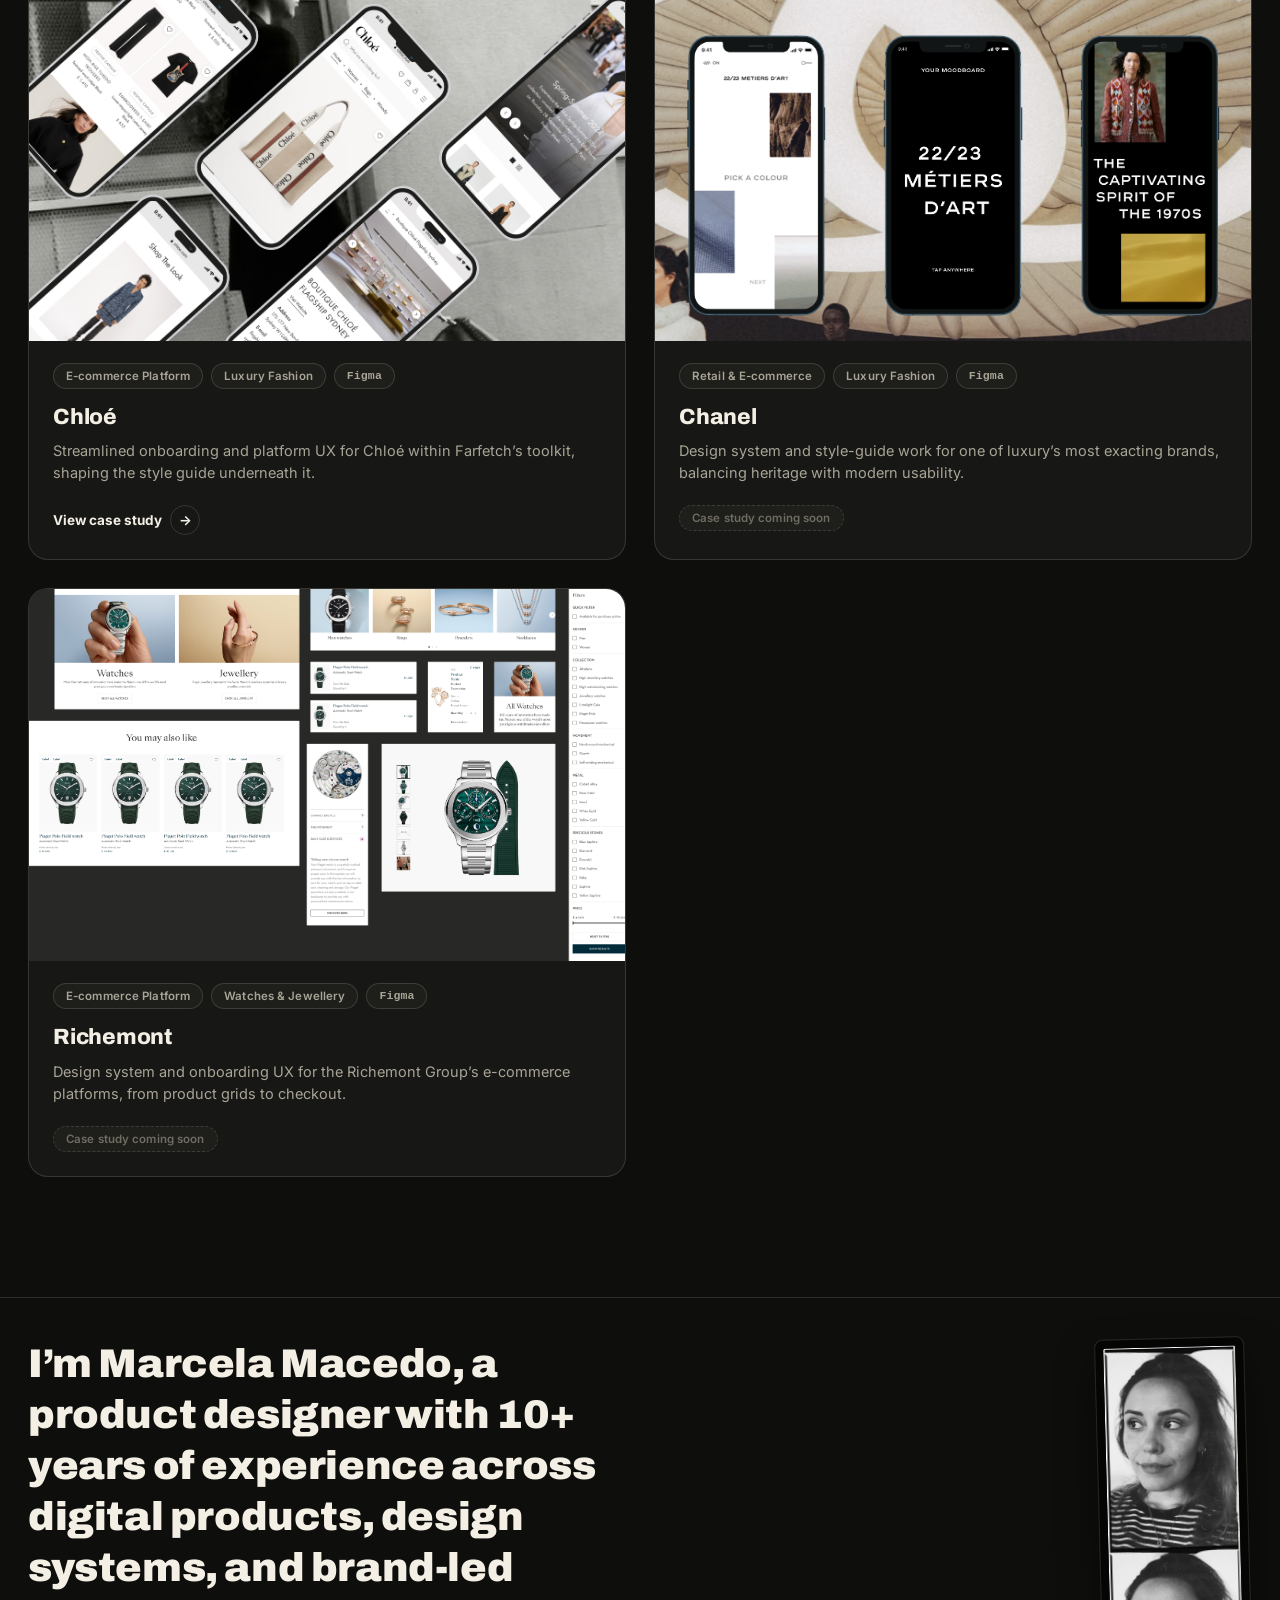
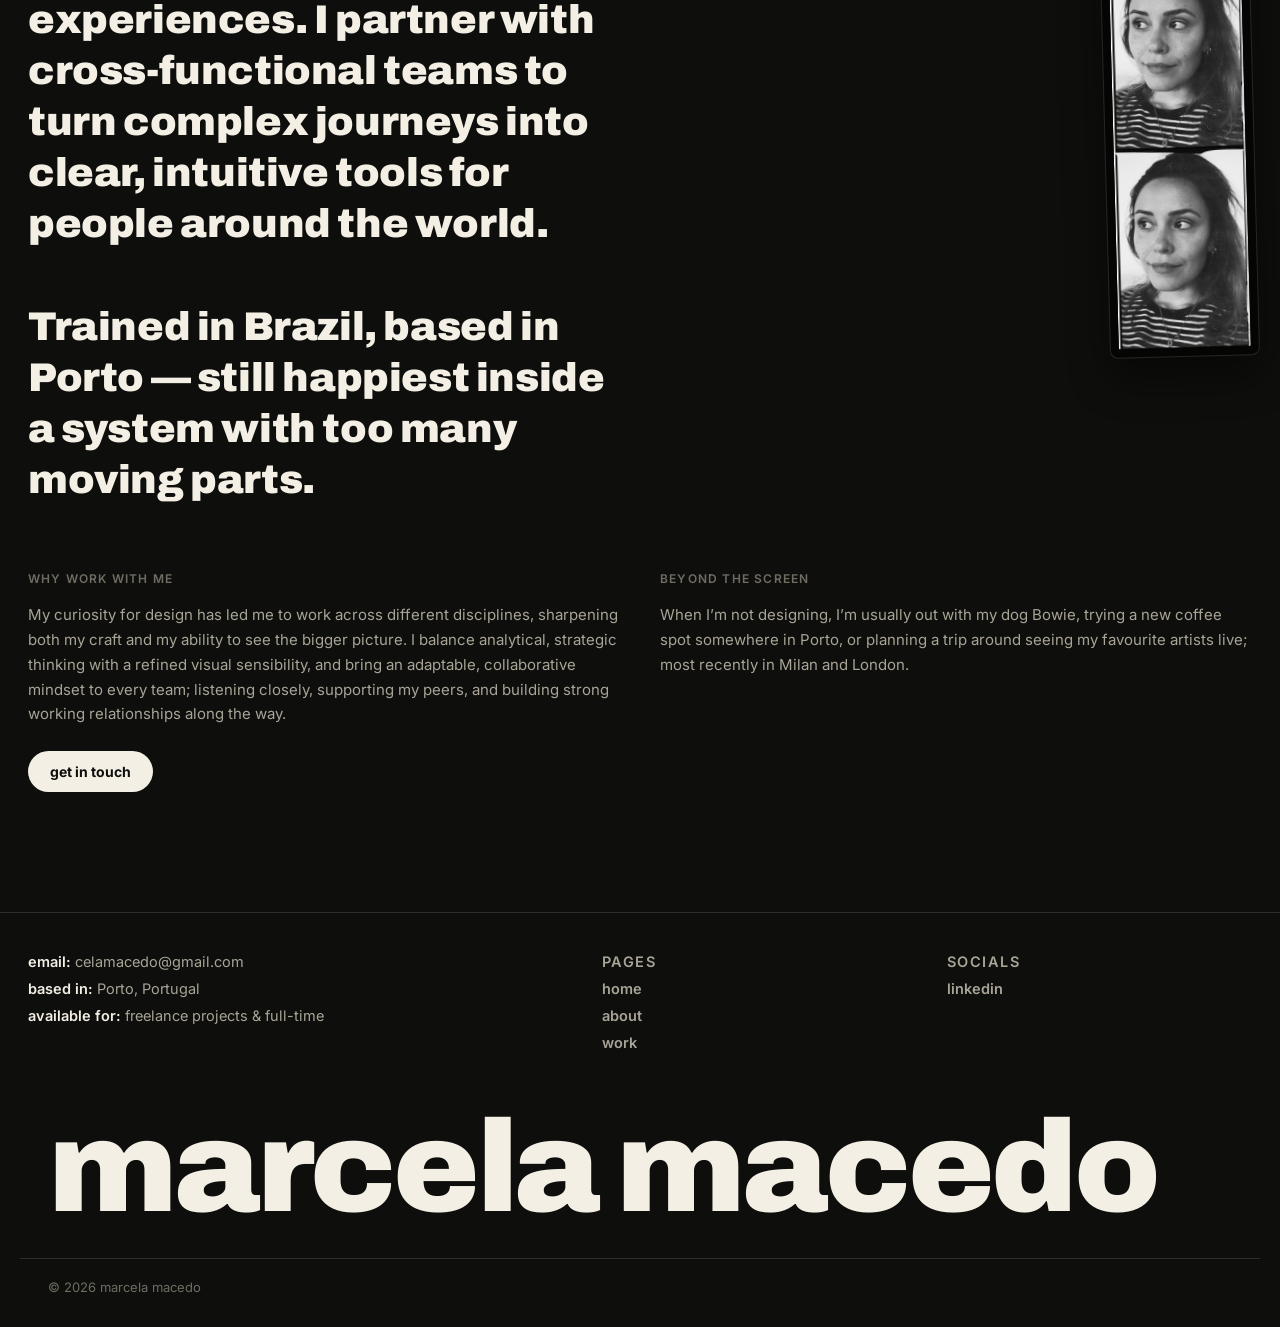
==== commit 9c0e5bb8: "Add RadCode page, rebuild Moody's case study, site-wide polish - Split RadCode (AI-tooling / rapid-p" ====
--- a/index.html
+++ b/index.html
@@ -56,8 +56,23 @@
           <span class="tag-pill">Risk Intelligence</span>
           <span class="tag-pill mono">AI</span>
         </div>
-        <h3 class="proj-title">Moody&rsquo;s <span class="proj-sub">&mdash; Risk Modeler</span></h3>
-        <p class="proj-desc">Untangling complex data journeys into clearer flows for risk analysts across 40+ countries, plus the design system and rapid-prototyping practice behind it.</p>
+        <h3 class="proj-title">Moody&rsquo;s <span class="proj-sub">: Risk Modeler</span></h3>
+        <p class="proj-desc">Token-based theming, data administration UX, and error messaging for Moody&rsquo;s risk-intelligence platform.</p>
+        <span class="proj-link">View case study <span class="arrow-circle">&rarr;</span></span>
+      </a>
+
+      <a class="proj" href="radcode.html" data-category="enterprise">
+        <div class="proj-media placeholder">
+          <svg width="30" height="30" viewBox="0 0 24 24" fill="none" stroke="currentColor" stroke-width="1.5"><rect x="3" y="3" width="18" height="18" rx="2"/><circle cx="8.5" cy="8.5" r="1.5"/><path d="M21 15l-5-5L5 21"/></svg>
+          <span>Image placeholder: RadCode monorepo overview</span>
+        </div>
+        <div class="proj-tags">
+          <span class="tag-pill">AI Tooling</span>
+          <span class="tag-pill">Rapid Prototyping</span>
+          <span class="tag-pill mono">RadCode</span>
+        </div>
+        <h3 class="proj-title">RadCode <span class="proj-sub">: Scaling AI-Assisted Prototypes</span></h3>
+        <p class="proj-desc">A personal practice piece built alongside the Moody&rsquo;s engagement: a rapid-prototyping monorepo, and a growing look at what actually drives AI-assisted workflow costs.</p>
         <span class="proj-link">View case study <span class="arrow-circle">&rarr;</span></span>
       </a>
 
--- a/styles.css
+++ b/styles.css
@@ -138,6 +138,12 @@
 
 .proj-media { aspect-ratio: 16 / 10; overflow: hidden; background: var(--bg-alt-2); }
 .proj-media img { width: 100%; height: 100%; object-fit: cover; }
+.proj-media.placeholder {
+  display: flex; flex-direction: column; align-items: center; justify-content: center; gap: 8px;
+  color: var(--fg-faint); text-align: center; padding: 24px;
+}
+.proj-media.placeholder svg { opacity: 0.55; color: var(--lilac); }
+.proj-media.placeholder span { font-size: 12px; font-weight: 600; max-width: 26ch; }
 
 /* Tag colour rule: .tag-pill is metadata (industry / tool / status) and stays
    neutral everywhere it appears — homepage cards and case-study hero alike —
@@ -386,9 +392,67 @@
   margin: 56px 0 18px;
 }
 .case-body h2:first-child { margin-top: 0; }
+.case-body h3 {
+  font-family: 'Archivo', sans-serif; font-weight: 700; font-size: 18px; letter-spacing: -0.005em;
+  color: var(--fg); margin: 36px 0 14px;
+}
+.case-body h3:first-of-type { margin-top: 8px; }
+.case-body .lead-in {
+  font-size: 12px; text-transform: uppercase; letter-spacing: 0.08em; color: var(--fg-faint);
+  font-weight: 600; margin: 22px 0 10px;
+}
 .case-body p { font-size: 16px; line-height: 1.7; color: var(--fg-dim); margin: 0 0 18px; }
 .case-body ul { margin: 0 0 18px; padding-left: 20px; }
 .case-body li { font-size: 16px; line-height: 1.7; color: var(--fg-dim); margin-bottom: 10px; }
+/* Expandable initiative rows: reuses the .case-accordion interaction
+   pattern (native <details>, same plus-icon affordance) instead of a card
+   grid, so "more to explore" content stays consistent across case studies.
+   Weight tiers, heaviest to lightest: icon chip > title > eyebrow tag >
+   body copy > bullet list. */
+.case-init-list { margin: 8px 0 32px; }
+.case-init { border-bottom: 1px solid var(--border); }
+.case-init:first-of-type { border-top: 1px solid var(--border); }
+.case-init summary {
+  list-style: none; cursor: pointer;
+  display: flex; align-items: center; justify-content: space-between; gap: 16px;
+  padding: 22px 2px;
+}
+.case-init summary::-webkit-details-marker { display: none; }
+.case-init-lead { display: flex; align-items: center; gap: 16px; min-width: 0; }
+.case-init-icon {
+  flex-shrink: 0; width: 42px; height: 42px; border-radius: 12px;
+  background: var(--periwinkle-dim); border: 1px solid rgba(169, 189, 242, 0.35);
+  display: flex; align-items: center; justify-content: center; color: var(--periwinkle);
+}
+.case-init-icon svg { width: 21px; height: 21px; }
+.case-init-heading { display: flex; flex-direction: column; gap: 4px; min-width: 0; }
+.case-init-tag {
+  font-size: 11px; font-weight: 600; letter-spacing: 0.06em; text-transform: uppercase; color: var(--periwinkle);
+}
+.case-init-title {
+  font-family: 'Archivo', sans-serif; font-weight: 800; font-size: 19px; color: var(--fg); line-height: 1.3;
+}
+.case-init .plus {
+  flex-shrink: 0; width: 28px; height: 28px; border-radius: 50%; border: 1px solid var(--border); position: relative;
+}
+.case-init .plus::before, .case-init .plus::after {
+  content: ""; position: absolute; background: var(--fg); top: 50%; left: 50%; transform: translate(-50%, -50%);
+}
+.case-init .plus::before { width: 10px; height: 1.5px; }
+.case-init .plus::after { width: 1.5px; height: 10px; transition: transform 0.2s ease, opacity 0.2s ease; }
+.case-init[open] .plus::after { opacity: 0; transform: translate(-50%, -50%) rotate(90deg); }
+.case-init[open] summary { padding-bottom: 8px; }
+.case-init-body { padding: 0 2px 26px 58px; }
+.case-init-body p { font-size: 15.5px; line-height: 1.7; color: var(--fg-dim); margin: 0 0 14px; max-width: 64ch; }
+.case-init-body ul { margin: 0; padding-left: 18px; max-width: 62ch; }
+.case-init-body li { font-size: 14.5px; line-height: 1.6; color: var(--fg-dim); margin-bottom: 8px; }
+@media (max-width: 560px) {
+  .case-init-body { padding-left: 2px; }
+  .case-init-lead { gap: 12px; }
+  .case-init-icon { width: 36px; height: 36px; }
+  .case-init-title { font-size: 17px; }
+}
+
 .case-body .note {
   font-size: 13.5px; color: var(--fg-faint); border-left: 2px solid var(--border);
   padding-left: 16px; margin: 32px 0;
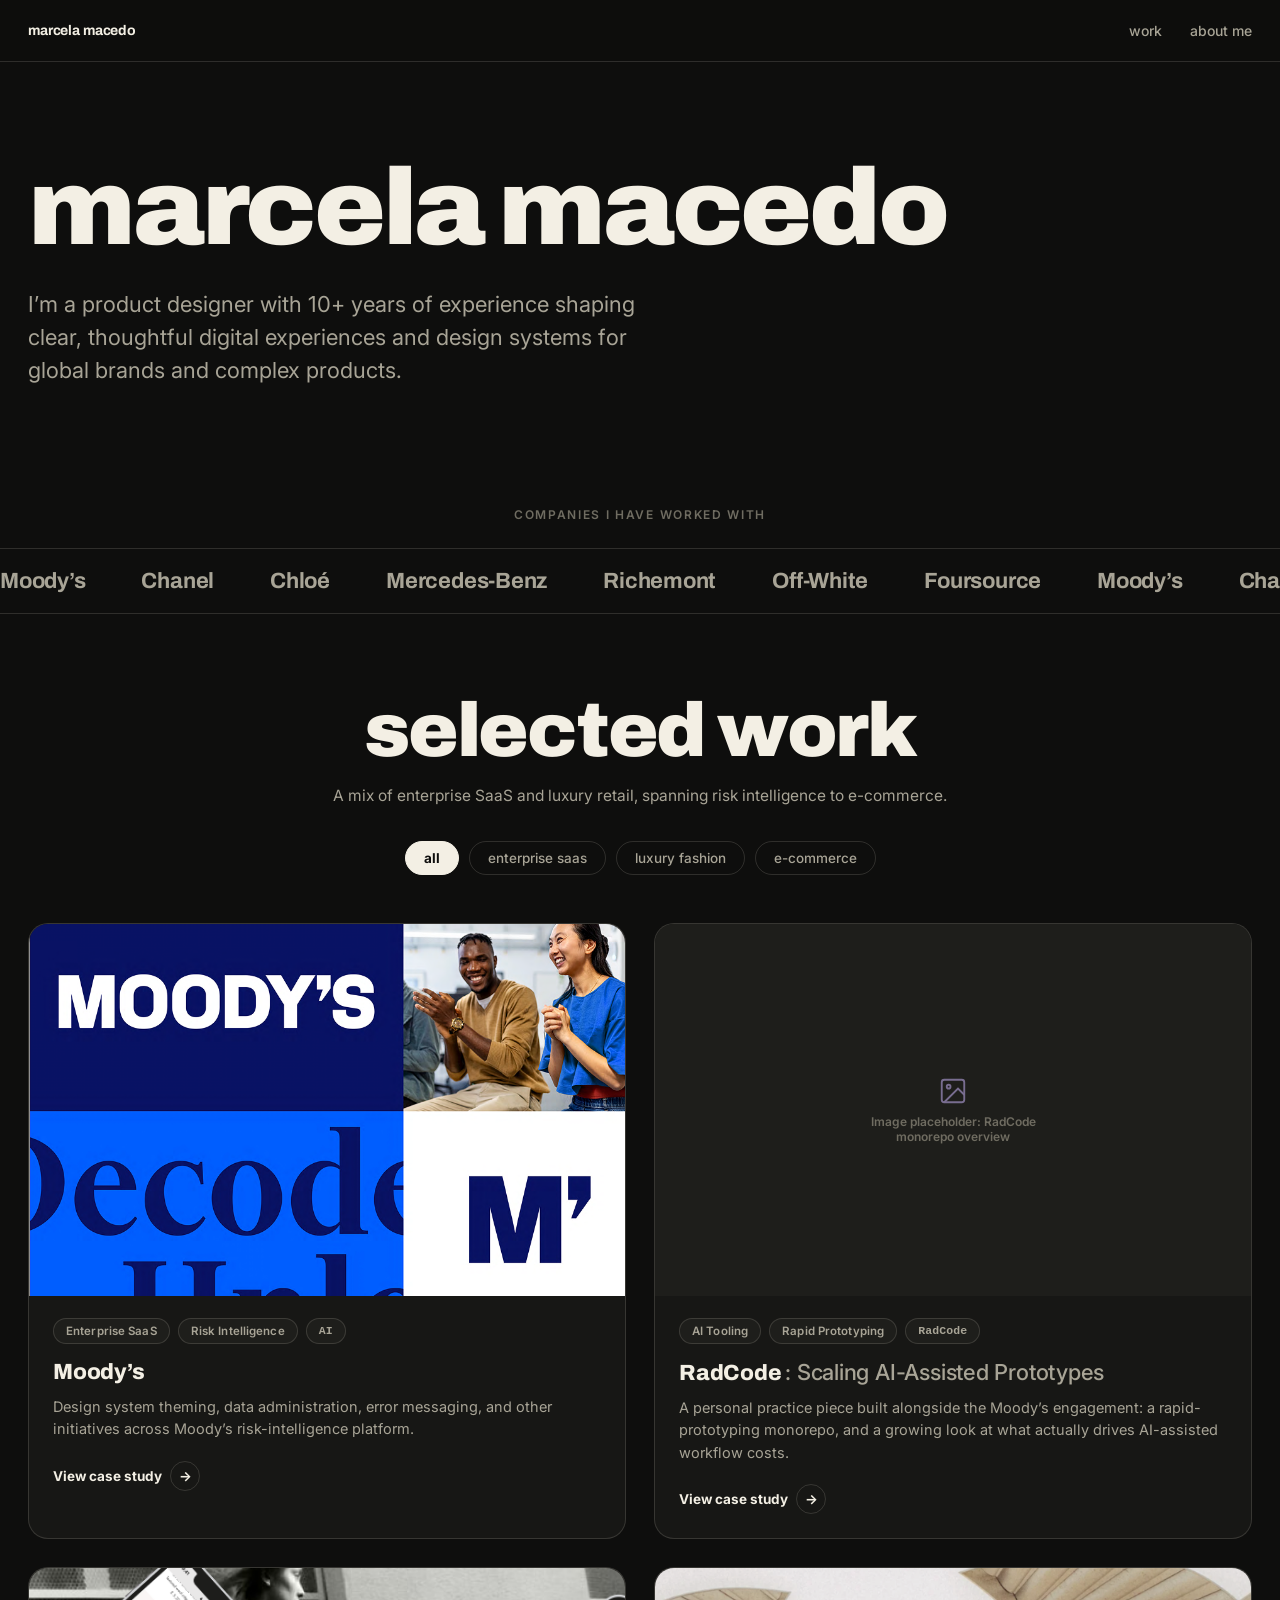
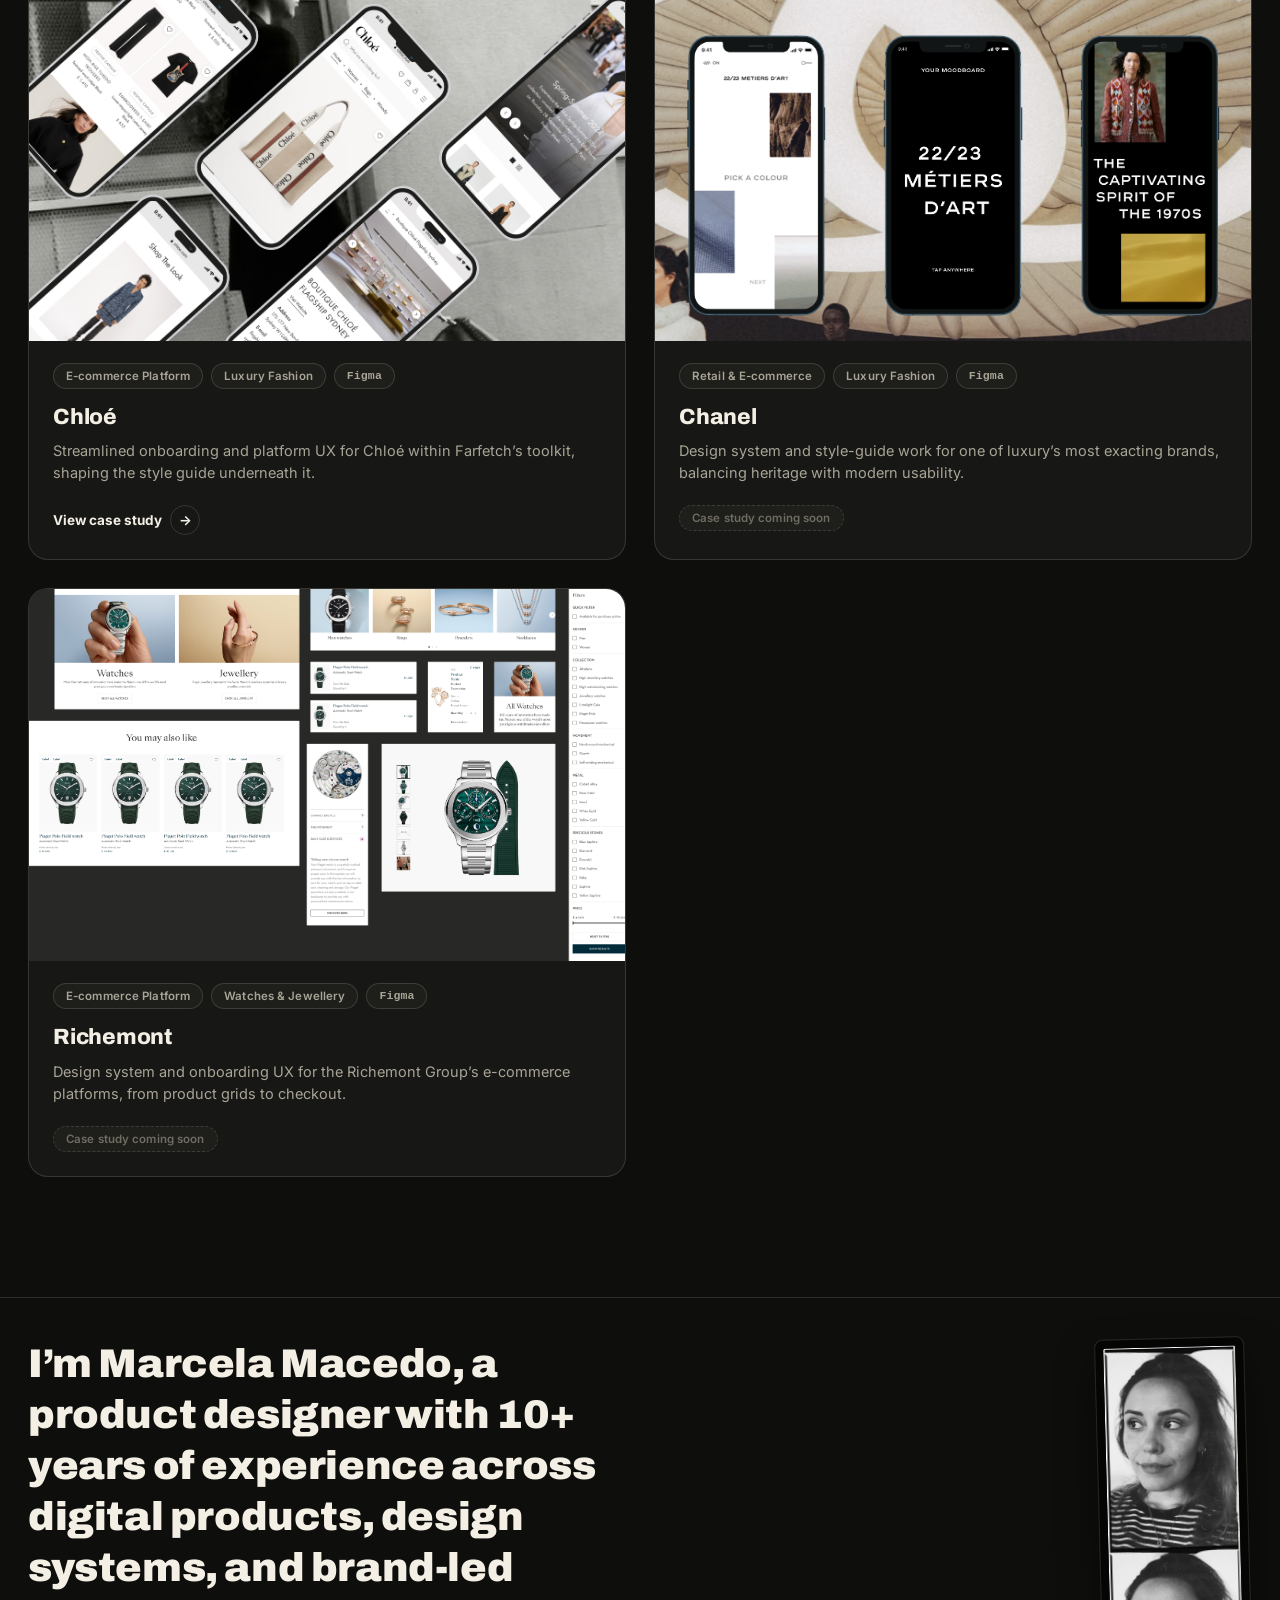
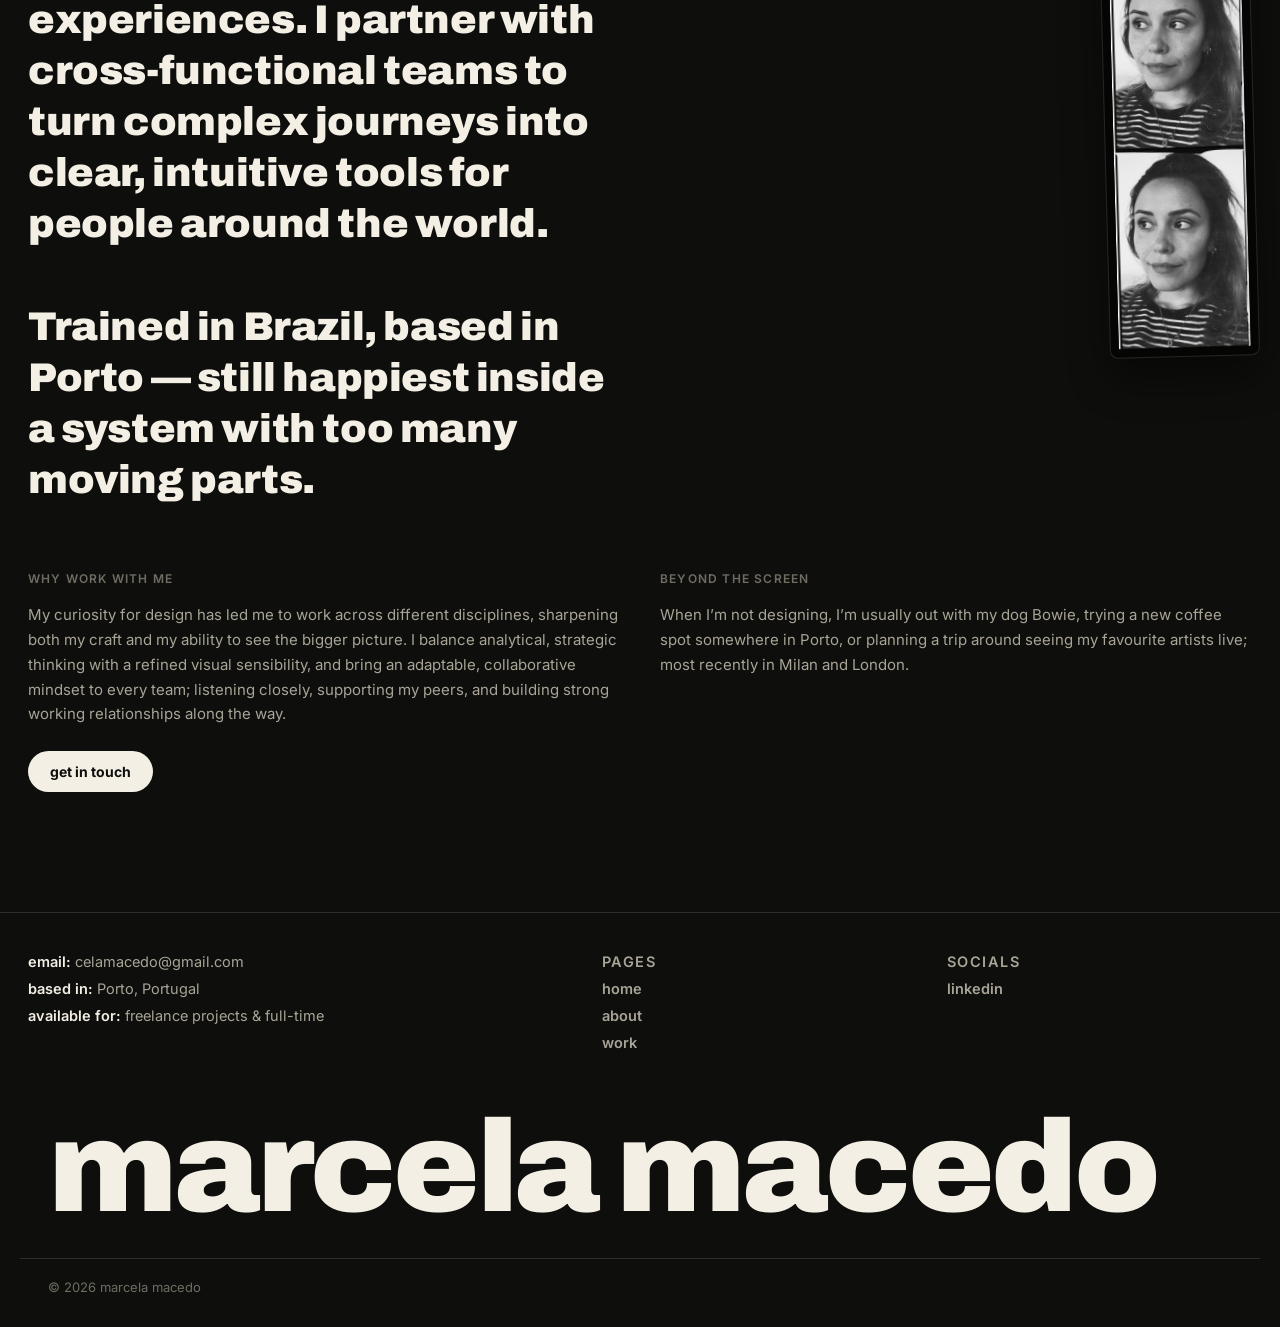
==== commit f62ca290: "Tighten Moody's card copy on home page Shorten title to just 'Moody's' and broaden the description t" ====
--- a/index.html
+++ b/index.html
@@ -56,8 +56,8 @@
           <span class="tag-pill">Risk Intelligence</span>
           <span class="tag-pill mono">AI</span>
         </div>
-        <h3 class="proj-title">Moody&rsquo;s <span class="proj-sub">: Risk Modeler</span></h3>
-        <p class="proj-desc">Token-based theming, data administration UX, and error messaging for Moody&rsquo;s risk-intelligence platform.</p>
+        <h3 class="proj-title">Moody&rsquo;s</h3>
+        <p class="proj-desc">Design system theming, data administration, error messaging, and other initiatives across Moody&rsquo;s risk-intelligence platform.</p>
         <span class="proj-link">View case study <span class="arrow-circle">&rarr;</span></span>
       </a>
 
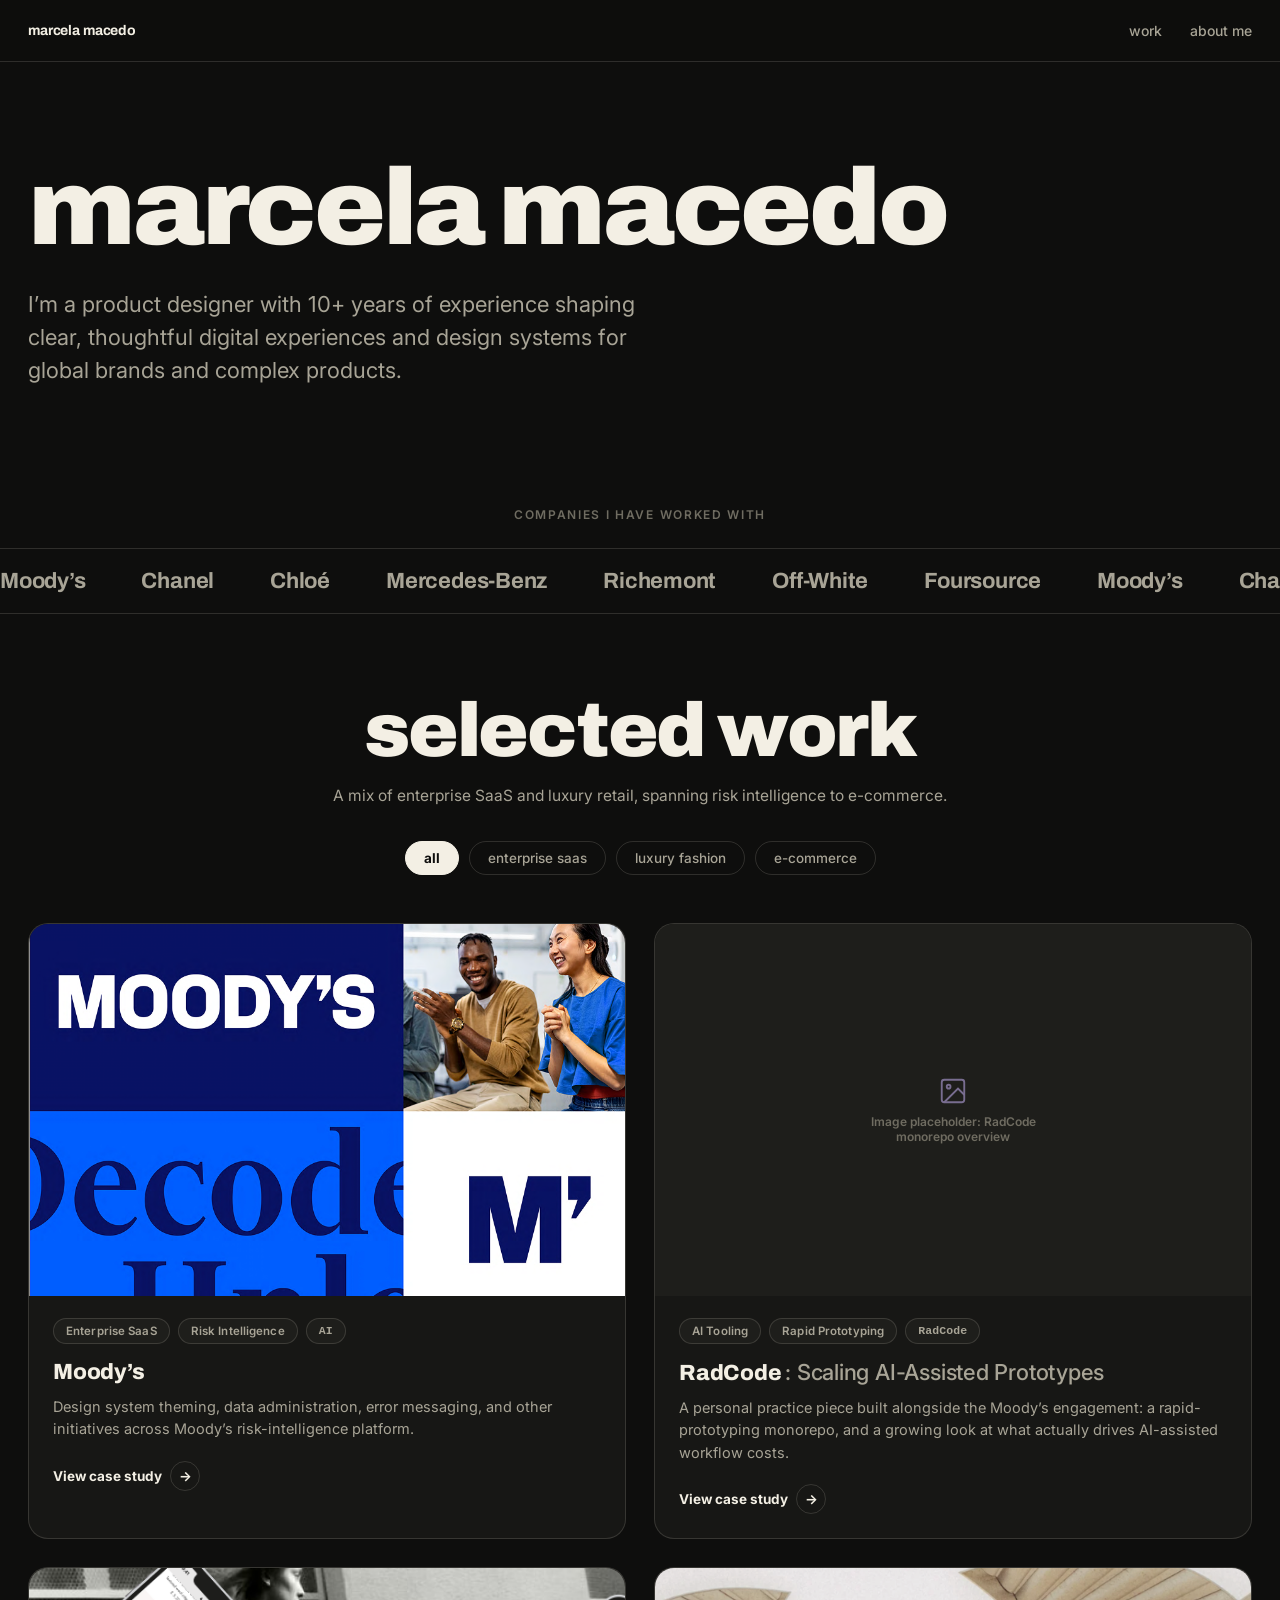
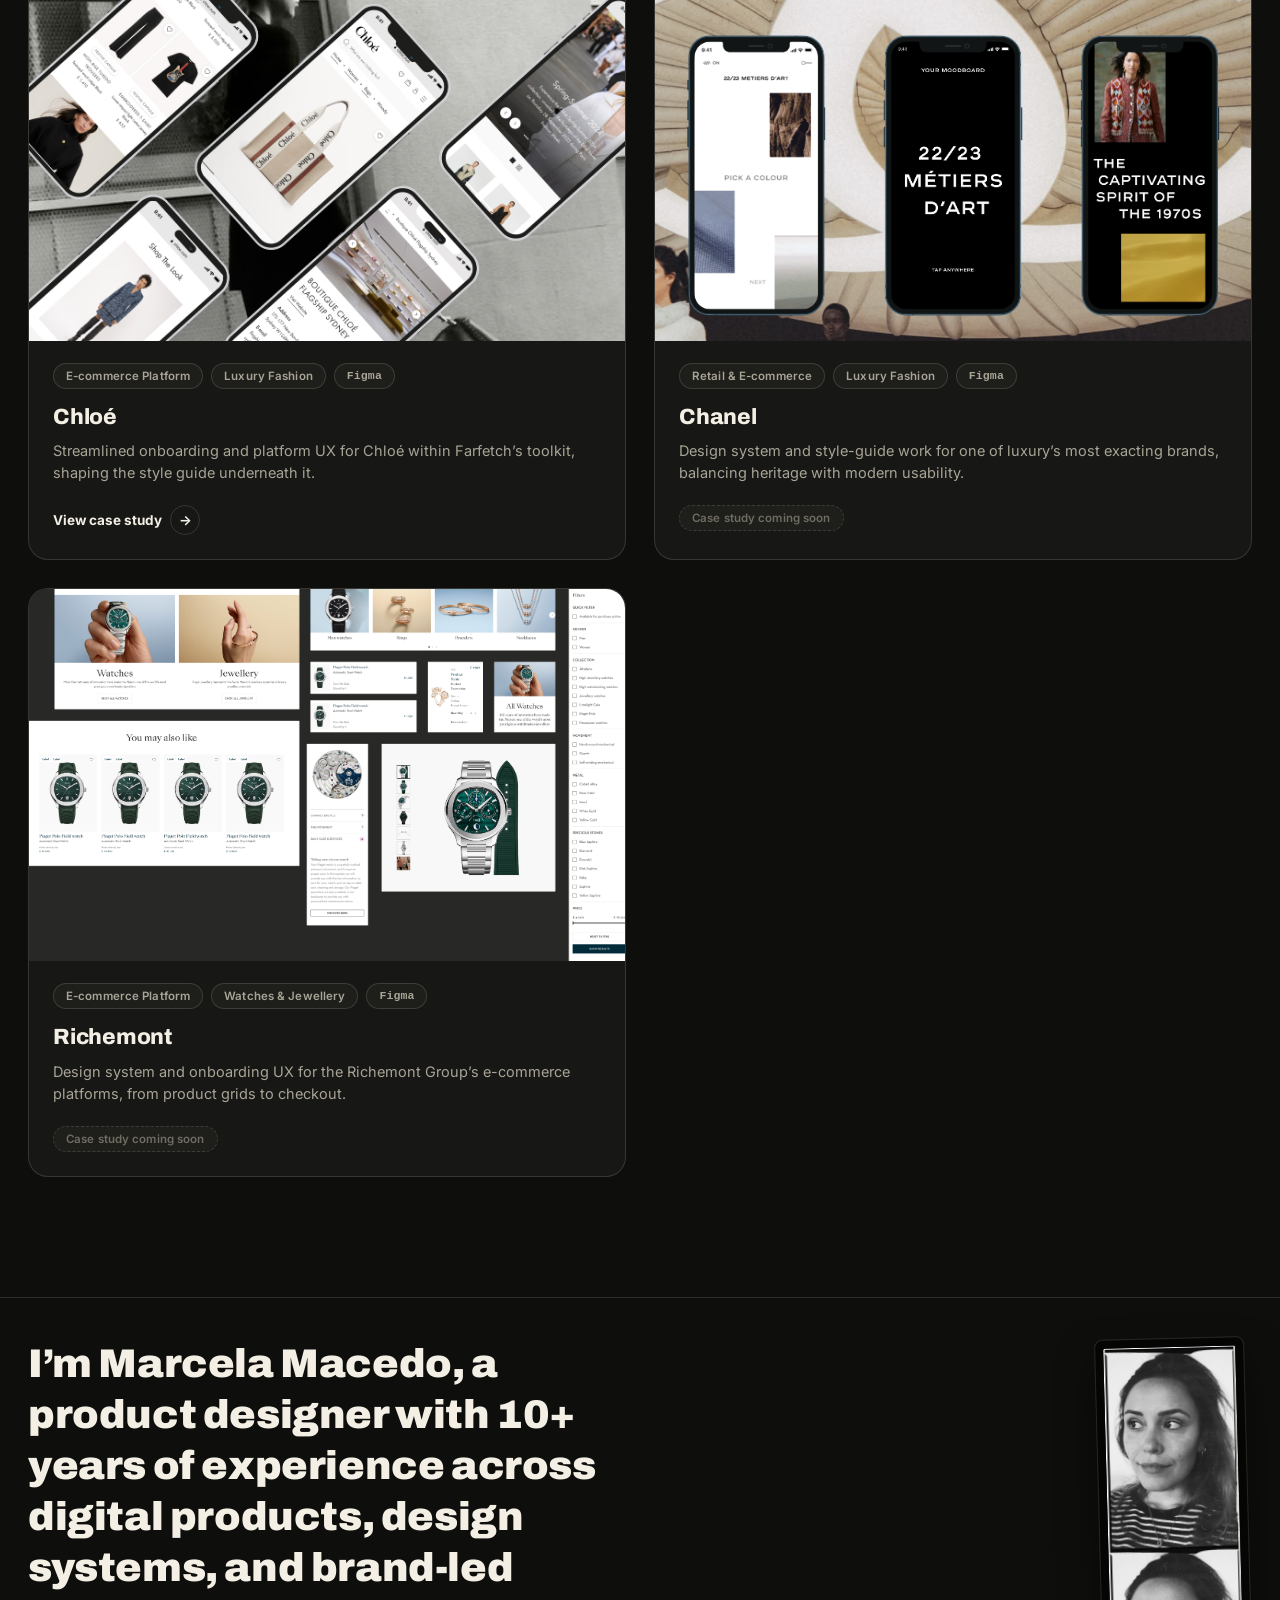
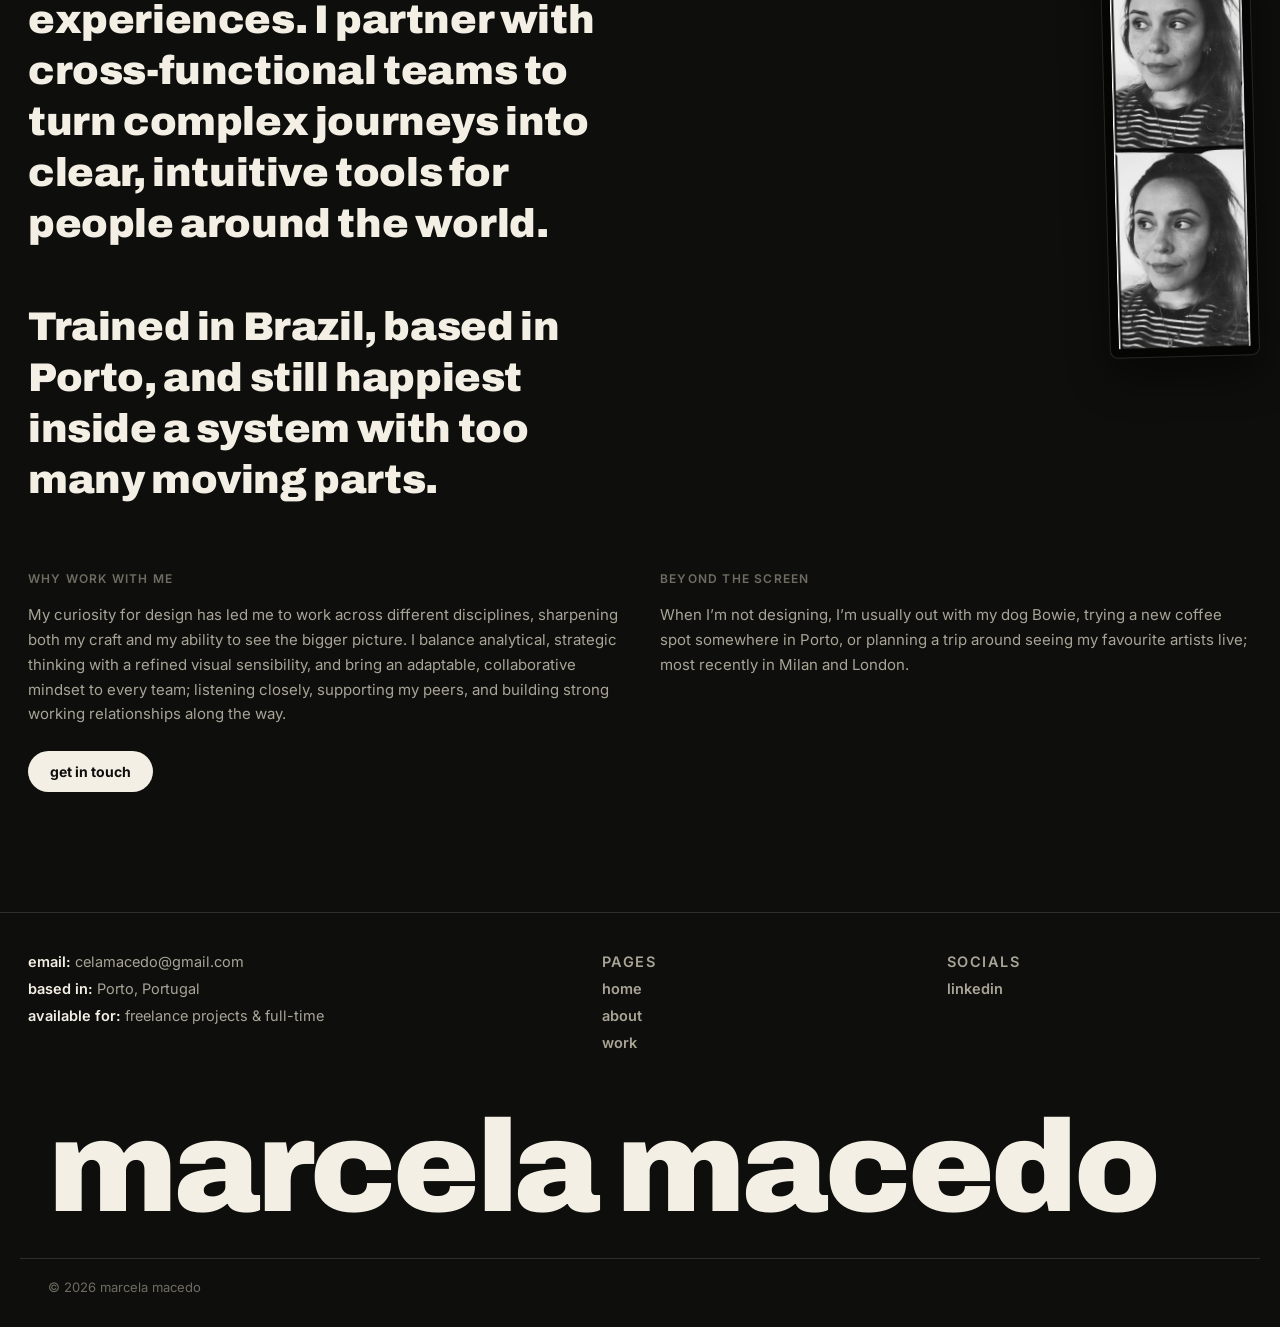
==== commit 70d53597: "Remove dashes from site copy, document the constraint in CLAUDE.md Rewrite every em dash across inde" ====
--- a/index.html
+++ b/index.html
@@ -3,8 +3,8 @@
 <head>
   <meta charset="utf-8">
   <meta name="viewport" content="width=device-width, initial-scale=1">
-  <title>Marcela Macedo — Product Designer</title>
-  <meta name="description" content="Marcela Macedo, product designer — Moody's, Chanel, Chloé, Richemont.">
+  <title>Marcela Macedo, Product Designer</title>
+  <meta name="description" content="Marcela Macedo, product designer for Moody's, Chanel, Chloé, and Richemont.">
   <link rel="stylesheet" href="styles.css">
 </head>
 <body>
@@ -50,7 +50,7 @@
 
     <div class="work-grid">
       <a class="proj" href="moodys.html" data-category="enterprise">
-        <div class="proj-media"><img src="assets/projects/moodys/moodys-card.png" alt="Moody's brand collage — wordmark, typography, and team photography" loading="lazy"></div>
+        <div class="proj-media"><img src="assets/projects/moodys/moodys-card.png" alt="Moody's brand collage: wordmark, typography, and team photography" loading="lazy"></div>
         <div class="proj-tags">
           <span class="tag-pill">Enterprise SaaS</span>
           <span class="tag-pill">Risk Intelligence</span>
@@ -77,7 +77,7 @@
       </a>
 
       <a class="proj" href="chloe.html" data-category="luxury">
-        <div class="proj-media"><img src="assets/projects/chloe/chloe-app-mockup.png" alt="Chloé e-commerce app screens — product pages, bags, and boutique details" loading="lazy"></div>
+        <div class="proj-media"><img src="assets/projects/chloe/chloe-app-mockup.png" alt="Chloé e-commerce app screens: product pages, bags, and boutique details" loading="lazy"></div>
         <div class="proj-tags">
           <span class="tag-pill">E-commerce Platform</span>
           <span class="tag-pill">Luxury Fashion</span>
@@ -117,7 +117,7 @@
   <section class="about" id="about">
     <div class="about-inner">
       <div class="about-top">
-        <p class="about-lead display">I&rsquo;m Marcela Macedo, a product designer with 10+ years of experience across digital products, design systems, and brand-led experiences. I partner with cross-functional teams to turn complex journeys into clear, intuitive tools for people around the world.<br><br>Trained in Brazil, based in Porto &mdash; still happiest inside a system with too many moving parts.</p>
+        <p class="about-lead display">I&rsquo;m Marcela Macedo, a product designer with 10+ years of experience across digital products, design systems, and brand-led experiences. I partner with cross-functional teams to turn complex journeys into clear, intuitive tools for people around the world.<br><br>Trained in Brazil, based in Porto, and still happiest inside a system with too many moving parts.</p>
 
         <div class="photo-strip" aria-hidden="true">
           <img src="assets/about/photobooth.png" alt="Marcela Macedo, three-frame black and white photobooth strip">
--- a/styles.css
+++ b/styles.css
@@ -453,15 +453,78 @@
   .case-init-title { font-size: 17px; }
 }
 
+/* Featured variant: the handful of flagship initiatives get a bordered,
+   spaced-out card instead of the flat hairline-divided row, so the primary
+   work reads as heavier/more important than the "other initiatives" list
+   below it, while still sharing the same accordion mechanics. */
+.case-init-featured {
+  border: 1px solid var(--border) !important; border-radius: 18px;
+  margin-bottom: 18px; padding: 4px 24px; background: var(--bg-alt);
+}
+.case-init-featured:last-of-type { margin-bottom: 8px; }
+.case-init-featured summary { padding: 24px 0; }
+.case-init-featured .case-init-icon {
+  width: 46px; height: 46px; border-radius: 13px;
+}
+.case-init-featured .case-init-icon svg { width: 23px; height: 23px; }
+.case-init-featured .case-init-title { font-size: 20px; }
+.case-init-featured .case-init-body { padding: 0 0 30px 62px; }
+.case-init-featured .case-init-body p,
+.case-init-featured .case-init-body ul { max-width: none; }
+@media (max-width: 560px) {
+  .case-init-featured { padding: 4px 16px; }
+  .case-init-featured .case-init-body { padding-left: 2px; }
+}
+
 .case-body .note {
   font-size: 13.5px; color: var(--fg-faint); border-left: 2px solid var(--border);
   padding-left: 16px; margin: 32px 0;
 }
+/* Screenshot cards: a padded gradient frame plus a shadow under the image
+   itself, rather than a flat border, so dense app screenshots read as
+   intentionally presented artifacts instead of raw crops floating on the
+   page background. */
 .case-media {
-  border-radius: 16px; overflow: hidden; border: 1px solid var(--border);
-  margin: 40px 0; background: var(--bg-alt-2);
-}
-.case-media img { width: 100%; height: auto; display: block; }
+  border-radius: 18px; overflow: hidden; margin: 32px 0; padding: 24px;
+  background: linear-gradient(155deg, var(--bg-alt) 0%, var(--bg-alt-2) 100%);
+  box-shadow: inset 0 0 0 1px rgba(243, 239, 228, 0.06);
+}
+.case-media img {
+  width: 100%; height: auto; display: block; border-radius: 10px;
+  box-shadow: 0 24px 56px -24px rgba(0, 0, 0, 0.6);
+}
+@media (max-width: 560px) { .case-media { padding: 14px; } }
+
+.case-media-row {
+  display: grid; grid-template-columns: 1fr 1fr; gap: 20px; margin: 32px 0;
+  align-items: start;
+}
+.case-media-row .case-media { margin: 0; }
+@media (max-width: 640px) { .case-media-row { grid-template-columns: 1fr; } }
+
+/* Sits directly under a .case-media / .case-media-row to cite a public
+   source (e.g. a shipped feature announcement) backing the claim above it. */
+.case-media-caption {
+  font-size: 12.5px; color: var(--fg-faint); text-align: center; margin: -22px 0 28px;
+}
+.case-media-caption a { color: var(--periwinkle); text-decoration: underline; text-underline-offset: 2px; }
+.case-media-caption a:hover { color: var(--fg); }
+
+/* Highlighted aside within a case-init-body — for a specific problem or
+   complication worth calling out on its own, distinct from the surrounding
+   narrative. Reuses the periwinkle = "problems/goals" color convention
+   from .case-chip above. */
+.case-callout {
+  border-left: 3px solid var(--periwinkle); background: var(--periwinkle-dim);
+  border-radius: 0 14px 14px 0; padding: 22px 24px; margin: 24px 0;
+}
+.case-callout .case-callout-label {
+  font-size: 11px; font-weight: 700; letter-spacing: 0.08em; text-transform: uppercase;
+  color: var(--periwinkle); margin: 0 0 10px;
+}
+.case-callout p { color: var(--fg-dim); font-size: 15px; line-height: 1.7; margin: 0 0 12px; max-width: none; }
+.case-callout p:last-child { margin-bottom: 0; }
+.case-callout strong { color: var(--fg); }
 
 .case-placeholder {
   aspect-ratio: 16 / 9; border-radius: 16px; border: 1px dashed var(--border);
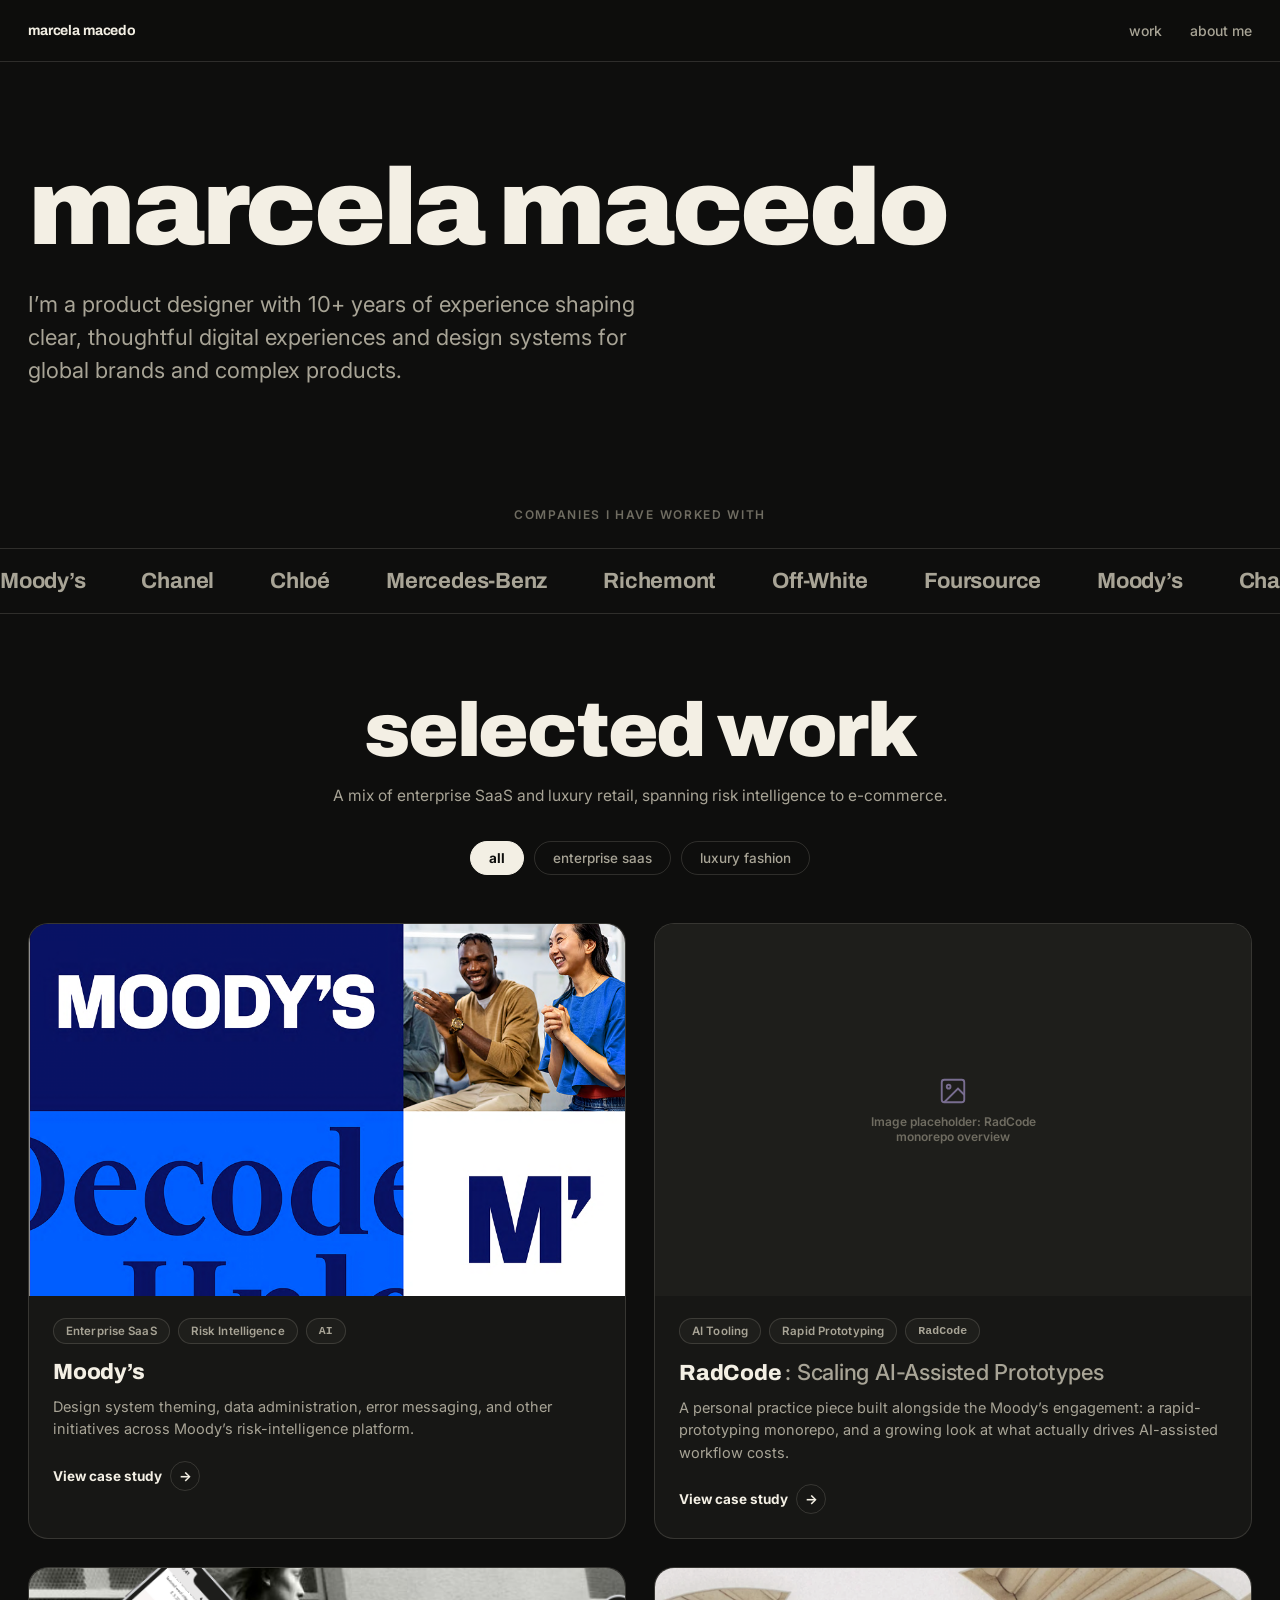
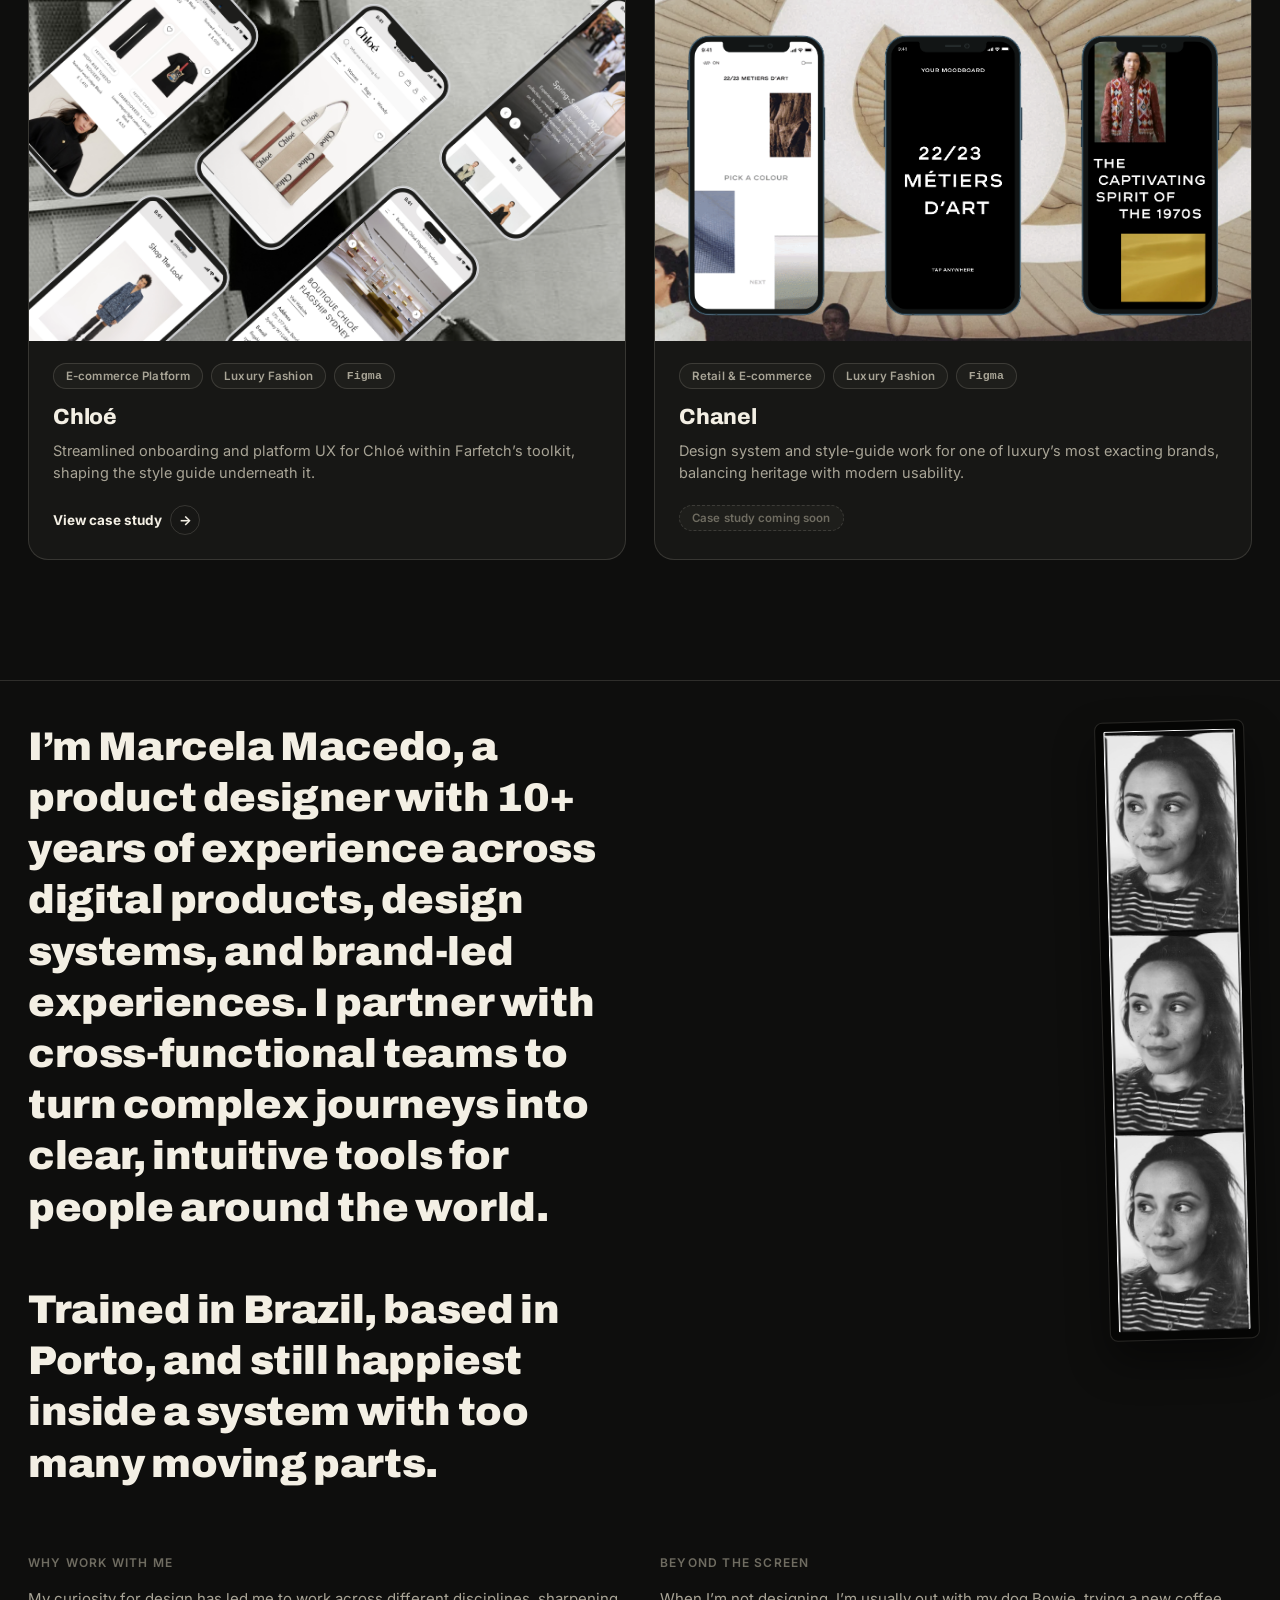
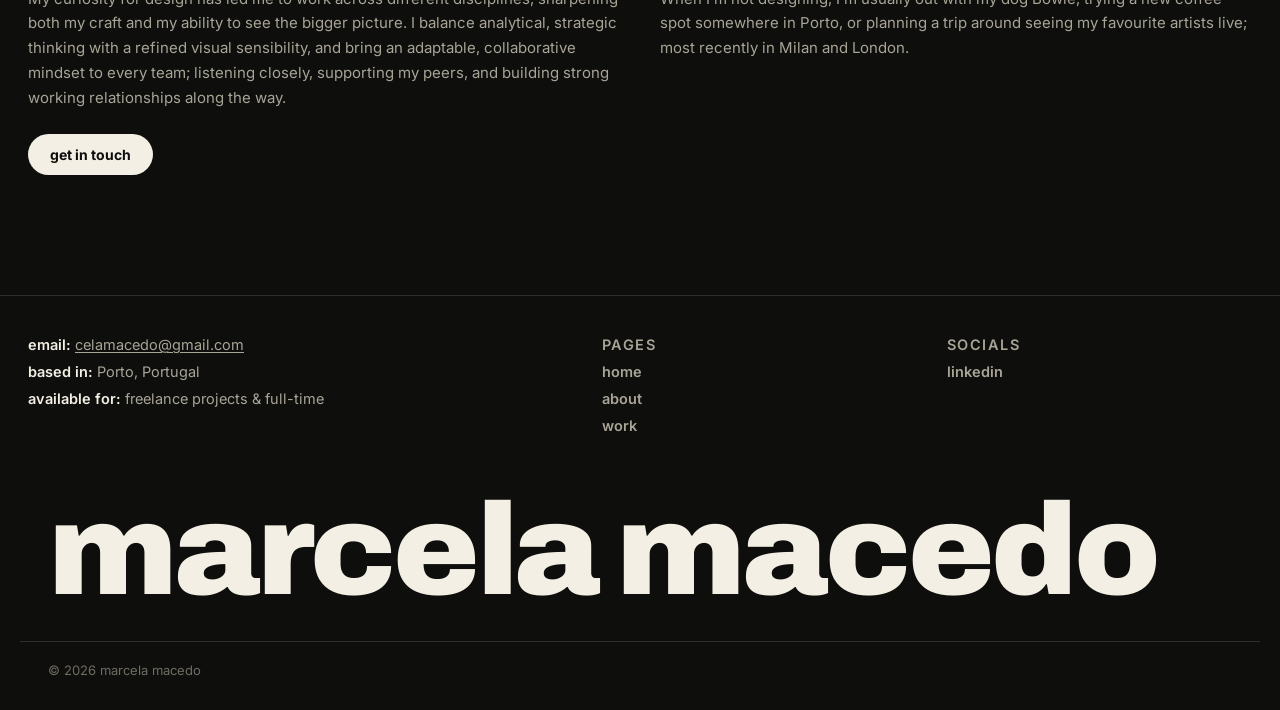
==== commit ef932a72: "Archive the Richemont project from the home page for now Remove the Richemont 'coming soon' card and" ====
--- a/index.html
+++ b/index.html
@@ -45,7 +45,6 @@
       <button class="filter-btn active" data-filter="all">all</button>
       <button class="filter-btn" data-filter="enterprise">enterprise saas</button>
       <button class="filter-btn" data-filter="luxury">luxury fashion</button>
-      <button class="filter-btn" data-filter="ecommerce">e-commerce</button>
     </div>
 
     <div class="work-grid">
@@ -97,18 +96,6 @@
         </div>
         <h3 class="proj-title">Chanel</h3>
         <p class="proj-desc">Design system and style-guide work for one of luxury&rsquo;s most exacting brands, balancing heritage with modern usability.</p>
-        <span class="proj-link"><span class="tag-pill status">Case study coming soon</span></span>
-      </div>
-
-      <div class="proj" data-category="ecommerce">
-        <div class="proj-media"><img src="assets/projects/richemont/richemont-card.png" alt="Richemont Group watches and jewellery e-commerce grid" loading="lazy"></div>
-        <div class="proj-tags">
-          <span class="tag-pill">E-commerce Platform</span>
-          <span class="tag-pill">Watches &amp; Jewellery</span>
-          <span class="tag-pill mono">Figma</span>
-        </div>
-        <h3 class="proj-title">Richemont</h3>
-        <p class="proj-desc">Design system and onboarding UX for the Richemont Group&rsquo;s e-commerce platforms, from product grids to checkout.</p>
         <span class="proj-link"><span class="tag-pill status">Case study coming soon</span></span>
       </div>
     </div>
--- a/styles.css
+++ b/styles.css
@@ -1,5 +1,5 @@
-/* Marcela Macedo — Portfolio
-   Direction: dark, editorial — matches the Framer draft (see README).
+/* Marcela Macedo, Portfolio
+   Direction: dark, editorial, matches the Framer draft (see README).
    Near-black background, cream type, heavy display grotesk, indigo accent
    pulled from the Moody's palette. Plain CSS, no build step. */
 
@@ -146,7 +146,7 @@
 .proj-media.placeholder span { font-size: 12px; font-weight: 600; max-width: 26ch; }
 
 /* Tag colour rule: .tag-pill is metadata (industry / tool / status) and stays
-   neutral everywhere it appears — homepage cards and case-study hero alike —
+   neutral everywhere it appears, homepage cards and case-study hero alike,
    so the same label always reads the same way. Colour (lilac / indigo) is
    reserved for .case-chip, which summarizes narrative content inside a case
    study body, not metadata. Don't tint .tag-pill; add a new chip variant
@@ -236,6 +236,8 @@
 @media (max-width: 760px) { .footer-meta-grid { grid-template-columns: 1fr; gap: 28px; } }
 .footer-meta p { font-size: 14.5px; color: var(--fg-dim); margin: 0 0 10px; }
 .footer-meta p strong { color: var(--fg); font-weight: 600; }
+.footer-meta p a { color: var(--fg-dim); text-decoration: underline; text-underline-offset: 2px; }
+.footer-meta p a:hover { color: var(--fg); }
 .footer-col-label {
   font-size: 12px; font-weight: 600; letter-spacing: 0.1em; text-transform: uppercase;
   color: var(--fg-faint); margin: 0 0 14px;
@@ -270,6 +272,8 @@
   font-size: clamp(36px, 6vw, 64px); line-height: 1; margin: 0 0 18px; text-transform: lowercase;
 }
 .case-role { font-size: 15px; color: var(--fg-faint); margin: 0 0 40px; }
+.case-role a { color: var(--periwinkle); text-decoration: underline; text-underline-offset: 2px; }
+.case-role a:hover { color: var(--fg); }
 
 .case-meta-grid {
   display: flex; flex-wrap: wrap; gap: 10px 32px;
@@ -301,7 +305,7 @@
 
 .case-stats {
   display: grid; grid-template-columns: repeat(auto-fit, minmax(130px, 1fr));
-  gap: 12px; margin: 0 0 32px;
+  gap: 12px; margin: 0 0 32px; align-items: start;
 }
 @media (max-width: 640px) { .case-stats { grid-template-columns: repeat(2, 1fr); } }
 @media (max-width: 380px) { .case-stats { grid-template-columns: 1fr; } }
@@ -318,7 +322,7 @@
 
 /* .case-chip is the colour-coded half of the tag rule (see .tag-pill comment
    above). Both variants get the same treatment (tinted fill + border + text)
-   so the two groups carry equal visual weight — colour tells them apart,
+   so the two groups carry equal visual weight, colour tells them apart,
    not intensity: periwinkle = problems/goals ("what we were solving for"),
    lilac = tensions/decisions (.b, "key trade-offs"). */
 .case-chip-group { margin: 0 0 28px; }
@@ -402,6 +406,15 @@
   font-weight: 600; margin: 22px 0 10px;
 }
 .case-body p { font-size: 16px; line-height: 1.7; color: var(--fg-dim); margin: 0 0 18px; }
+.case-body p a, .case-init-body p a, .case-init-body li a {
+  color: var(--periwinkle); text-decoration: underline; text-underline-offset: 2px;
+}
+.case-body p a:hover, .case-init-body p a:hover, .case-init-body li a:hover { color: var(--fg); }
+.case-body code, .case-init-body code {
+  font-family: 'SFMono-Regular', Consolas, 'Liberation Mono', Menlo, monospace;
+  font-size: 0.9em; color: var(--periwinkle); background: var(--periwinkle-dim);
+  padding: 2px 6px; border-radius: 5px;
+}
 .case-body ul { margin: 0 0 18px; padding-left: 20px; }
 .case-body li { font-size: 16px; line-height: 1.7; color: var(--fg-dim); margin-bottom: 10px; }
 /* Expandable initiative rows: reuses the .case-accordion interaction
@@ -510,7 +523,7 @@
 .case-media-caption a { color: var(--periwinkle); text-decoration: underline; text-underline-offset: 2px; }
 .case-media-caption a:hover { color: var(--fg); }
 
-/* Highlighted aside within a case-init-body — for a specific problem or
+/* Highlighted aside within a case-init-body, for a specific problem or
    complication worth calling out on its own, distinct from the surrounding
    narrative. Reuses the periwinkle = "problems/goals" color convention
    from .case-chip above. */
@@ -522,9 +535,60 @@
   font-size: 11px; font-weight: 700; letter-spacing: 0.08em; text-transform: uppercase;
   color: var(--periwinkle); margin: 0 0 10px;
 }
-.case-callout p { color: var(--fg-dim); font-size: 15px; line-height: 1.7; margin: 0 0 12px; max-width: none; }
+.case-callout p { color: var(--fg); font-size: 15px; line-height: 1.7; margin: 0 0 12px; max-width: none; }
 .case-callout p:last-child { margin-bottom: 0; }
 .case-callout strong { color: var(--fg); }
+
+/* Native UI-anatomy diagram: a lightweight on-brand stand-in for a
+   labeled interface map (which regions come from the existing system vs.
+   which are new), built from real markup instead of a screenshotted
+   image so it inherits the theme rather than fighting it. */
+.ui-anatomy {
+  border-radius: 18px; padding: 24px; margin: 28px 0;
+  background: linear-gradient(155deg, var(--bg-alt) 0%, var(--bg-alt-2) 100%);
+  box-shadow: inset 0 0 0 1px rgba(243, 239, 228, 0.06);
+}
+.ui-anatomy .ui-anatomy-label {
+  font-size: 12px; font-weight: 700; letter-spacing: 0.06em; text-transform: uppercase;
+  color: var(--fg-faint); margin: 0 0 14px; max-width: none;
+}
+.ui-anatomy-grid {
+  display: grid; grid-template-columns: 1fr 2fr; grid-template-rows: auto auto auto; gap: 10px;
+}
+.ui-anatomy-header { grid-column: 1 / -1; grid-row: 1; }
+.ui-anatomy-history { grid-column: 1; grid-row: 2 / 4; }
+.ui-anatomy-thread { grid-column: 2; grid-row: 2; }
+.ui-anatomy-composer { grid-column: 2; grid-row: 3; }
+.ui-anatomy-region { border-radius: 12px; padding: 14px 16px; border: 1px solid; }
+.ui-anatomy-header { background: var(--periwinkle-dim); border-color: rgba(169, 189, 242, 0.35); }
+.ui-anatomy-history { background: rgba(195, 174, 240, 0.1); border-color: rgba(195, 174, 240, 0.3); }
+.ui-anatomy-thread { background: rgba(243, 239, 228, 0.04); border-color: var(--border); }
+.ui-anatomy-composer { background: rgba(243, 239, 228, 0.03); border-color: var(--border); }
+.ui-anatomy .ui-anatomy-region-title {
+  font-family: 'Archivo', sans-serif; font-weight: 700; font-size: 14px; color: var(--fg); margin: 0 0 3px;
+}
+.ui-anatomy .ui-anatomy-region-desc { font-size: 12px; color: var(--fg-dim); margin: 0 0 10px; max-width: none; }
+.ui-anatomy-tag {
+  display: inline-block; font-size: 10.5px; font-weight: 600; padding: 3px 9px; border-radius: 999px;
+  margin: 0 4px 4px 0;
+}
+.ui-anatomy-tag-system { color: var(--periwinkle); background: rgba(169, 189, 242, 0.16); }
+.ui-anatomy-tag-new { color: var(--lilac); background: var(--lilac-dim); }
+.ui-anatomy-tag-row { display: flex; flex-wrap: wrap; gap: 0; }
+.ui-anatomy .ui-anatomy-legend {
+  font-size: 11.5px; color: var(--fg-faint); margin: 16px 0 0; display: flex; align-items: center; gap: 18px;
+  max-width: none;
+}
+.ui-anatomy-legend .dot {
+  display: inline-block; width: 8px; height: 8px; border-radius: 50%; margin-right: 6px; vertical-align: middle;
+}
+.dot-system { background: var(--periwinkle); }
+.dot-new { background: var(--lilac); }
+@media (max-width: 640px) {
+  .ui-anatomy-grid { grid-template-columns: 1fr; }
+  .ui-anatomy-header, .ui-anatomy-history, .ui-anatomy-thread, .ui-anatomy-composer { grid-column: 1; }
+  .ui-anatomy-history, .ui-anatomy-thread, .ui-anatomy-composer { grid-row: auto; }
+}
 
 .case-placeholder {
   aspect-ratio: 16 / 9; border-radius: 16px; border: 1px dashed var(--border);
@@ -544,3 +608,30 @@
 }
 .case-next a:hover { color: var(--accent-2); }
 .case-next .label { display: block; font-size: 12px; letter-spacing: 0.1em; text-transform: uppercase; color: var(--fg-faint); margin-bottom: 14px; font-family: 'Inter', sans-serif; font-weight: 600; }
+
+/* Jargon tooltips: an underlined term shows a short definition on hover
+   (desktop), keyboard focus, or tap (touch, toggled via JS in the page
+   script). Used for platform/product names and team tools that a
+   first-time reader wouldn't otherwise recognize. */
+.term {
+  border-bottom: 1px dotted var(--fg-faint); cursor: help; position: relative;
+  color: inherit;
+}
+.term:hover, .term:focus, .term.is-open { color: var(--periwinkle); outline: none; }
+.term .tip {
+  position: absolute; left: 50%; bottom: calc(100% + 9px); transform: translateX(-50%);
+  width: max-content; max-width: 260px; background: var(--bg-alt-2); color: var(--fg);
+  font-size: 12.5px; font-weight: 400; line-height: 1.5; padding: 10px 12px; border-radius: 10px;
+  border: 1px solid var(--border); box-shadow: 0 12px 30px rgba(0, 0, 0, 0.45);
+  opacity: 0; visibility: hidden; transition: opacity 0.15s ease; pointer-events: none;
+  z-index: 20; text-align: left; text-transform: none; letter-spacing: normal;
+}
+.term:hover .tip, .term:focus .tip, .term.is-open .tip { opacity: 1; visibility: visible; }
+.term .tip::after {
+  content: ""; position: absolute; top: 100%; left: 50%; transform: translateX(-50%);
+  border: 6px solid transparent; border-top-color: var(--bg-alt-2);
+}
+@media (max-width: 480px) {
+  .term .tip { left: 0; transform: none; max-width: 220px; }
+  .term .tip::after { left: 20px; transform: none; }
+}
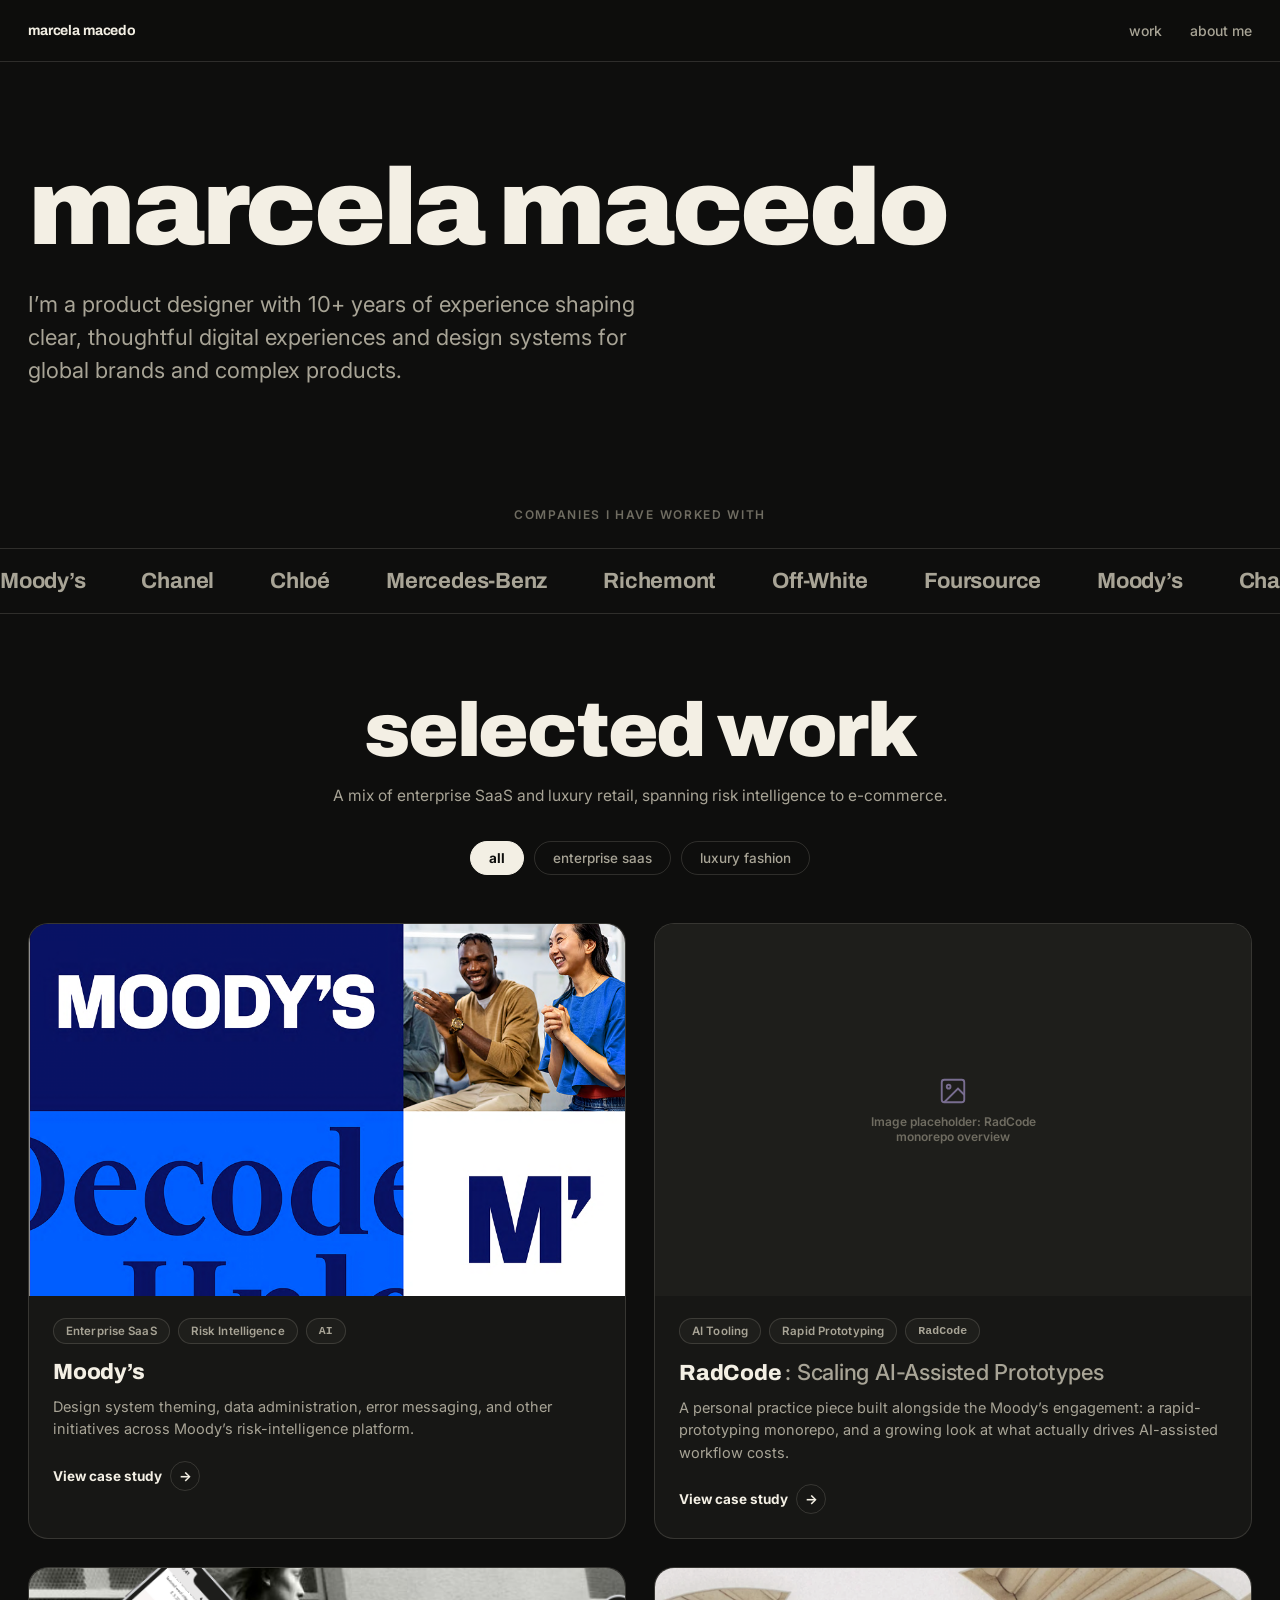
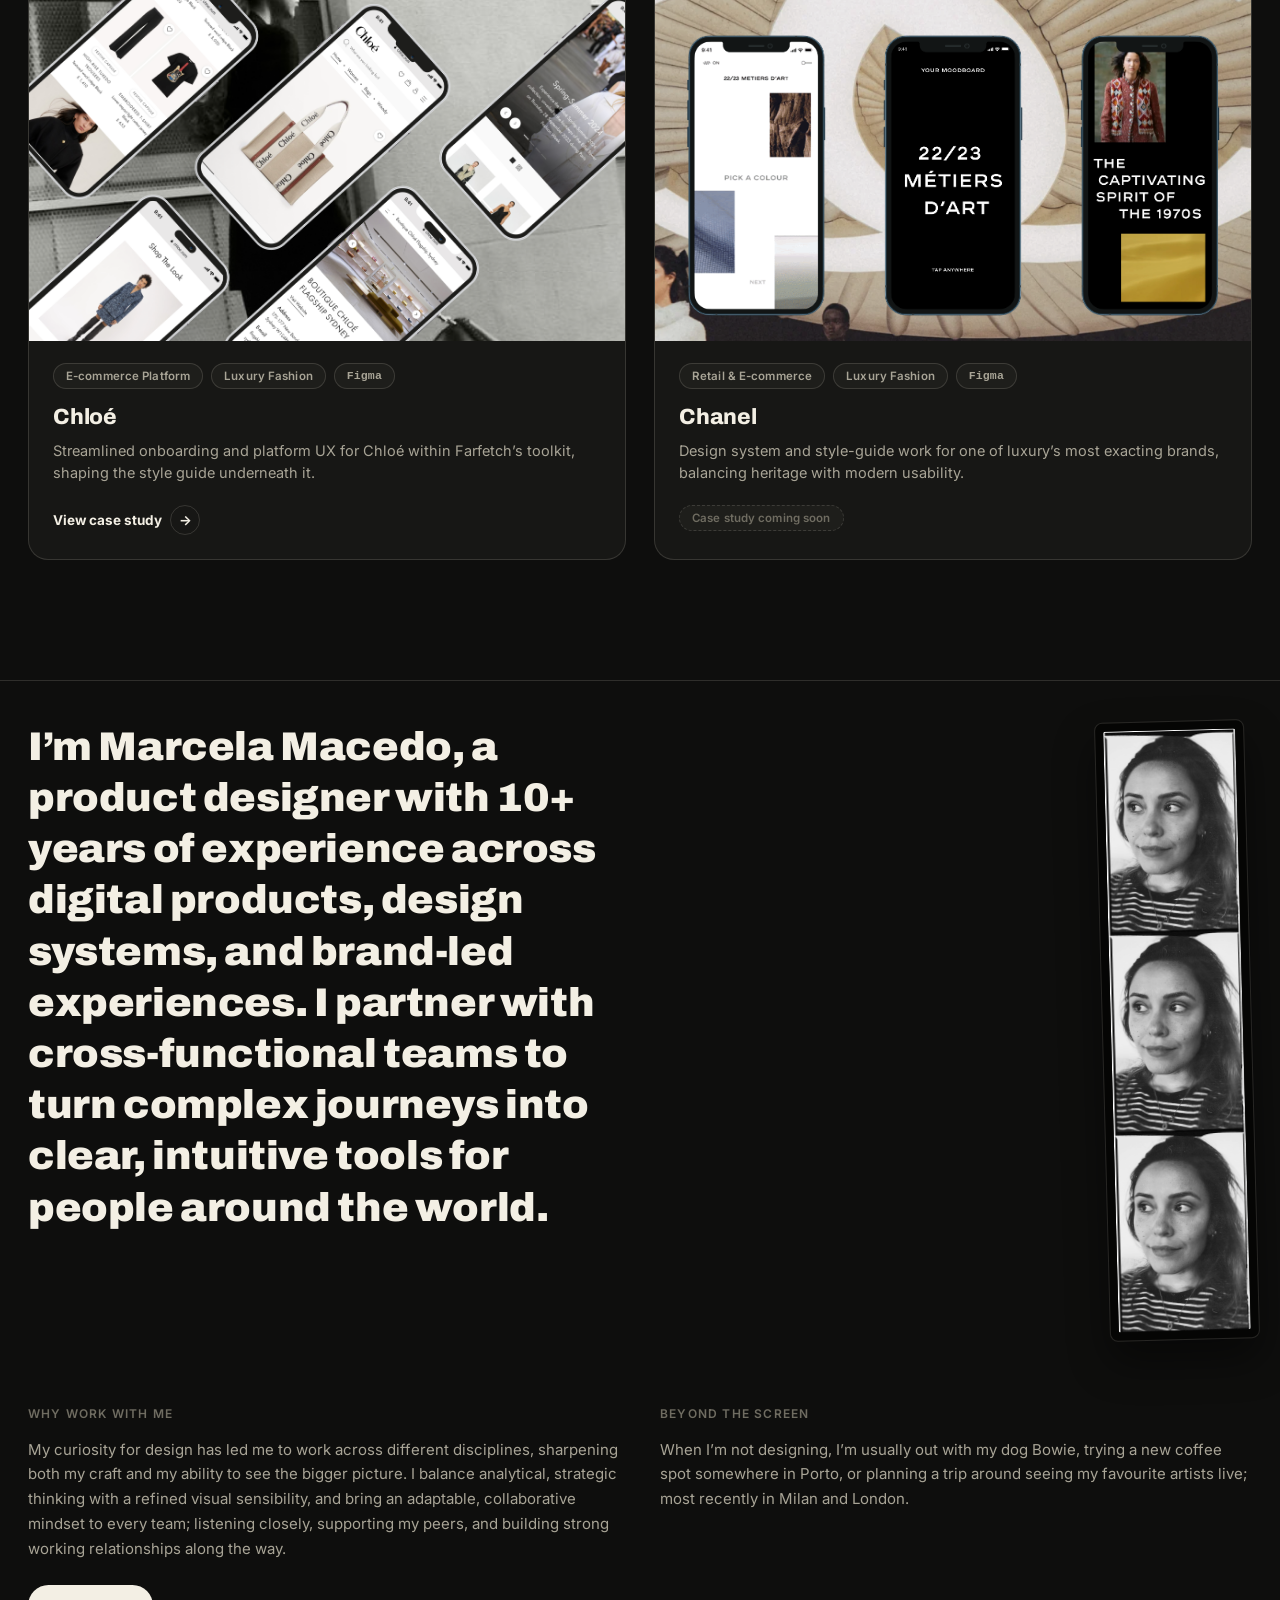
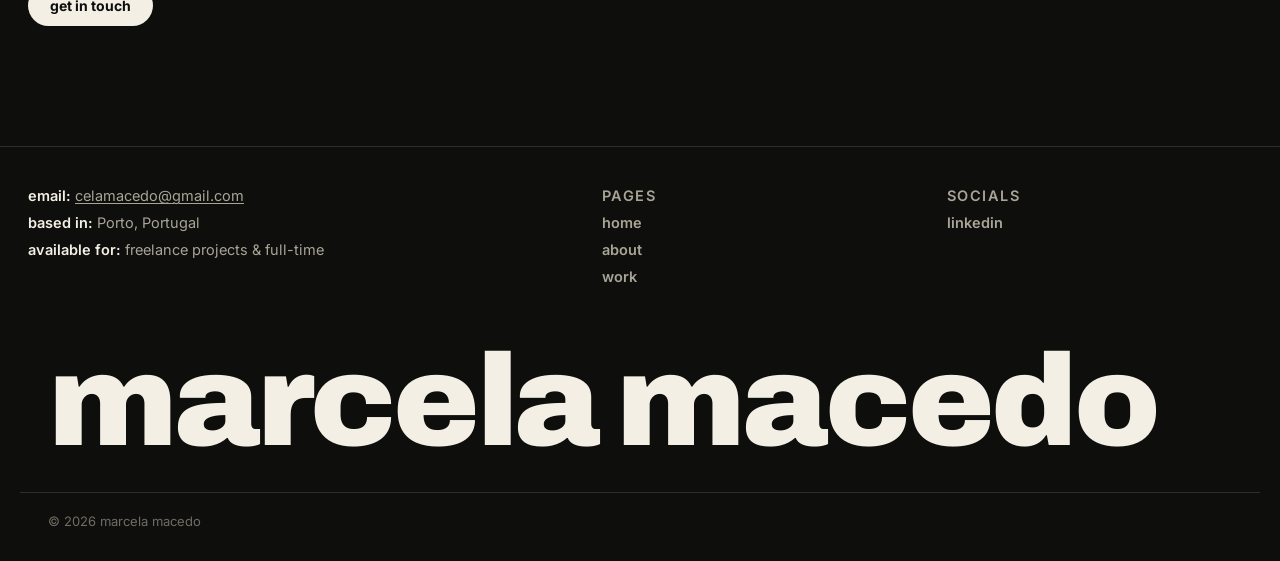
==== commit 9b805158: "Remove 'Trained in Brazil, based in Porto...' line from About intro Co-Authored-By: Claude Sonnet 5 " ====
--- a/index.html
+++ b/index.html
@@ -104,7 +104,7 @@
   <section class="about" id="about">
     <div class="about-inner">
       <div class="about-top">
-        <p class="about-lead display">I&rsquo;m Marcela Macedo, a product designer with 10+ years of experience across digital products, design systems, and brand-led experiences. I partner with cross-functional teams to turn complex journeys into clear, intuitive tools for people around the world.<br><br>Trained in Brazil, based in Porto, and still happiest inside a system with too many moving parts.</p>
+        <p class="about-lead display">I&rsquo;m Marcela Macedo, a product designer with 10+ years of experience across digital products, design systems, and brand-led experiences. I partner with cross-functional teams to turn complex journeys into clear, intuitive tools for people around the world.</p>
 
         <div class="photo-strip" aria-hidden="true">
           <img src="assets/about/photobooth.png" alt="Marcela Macedo, three-frame black and white photobooth strip">
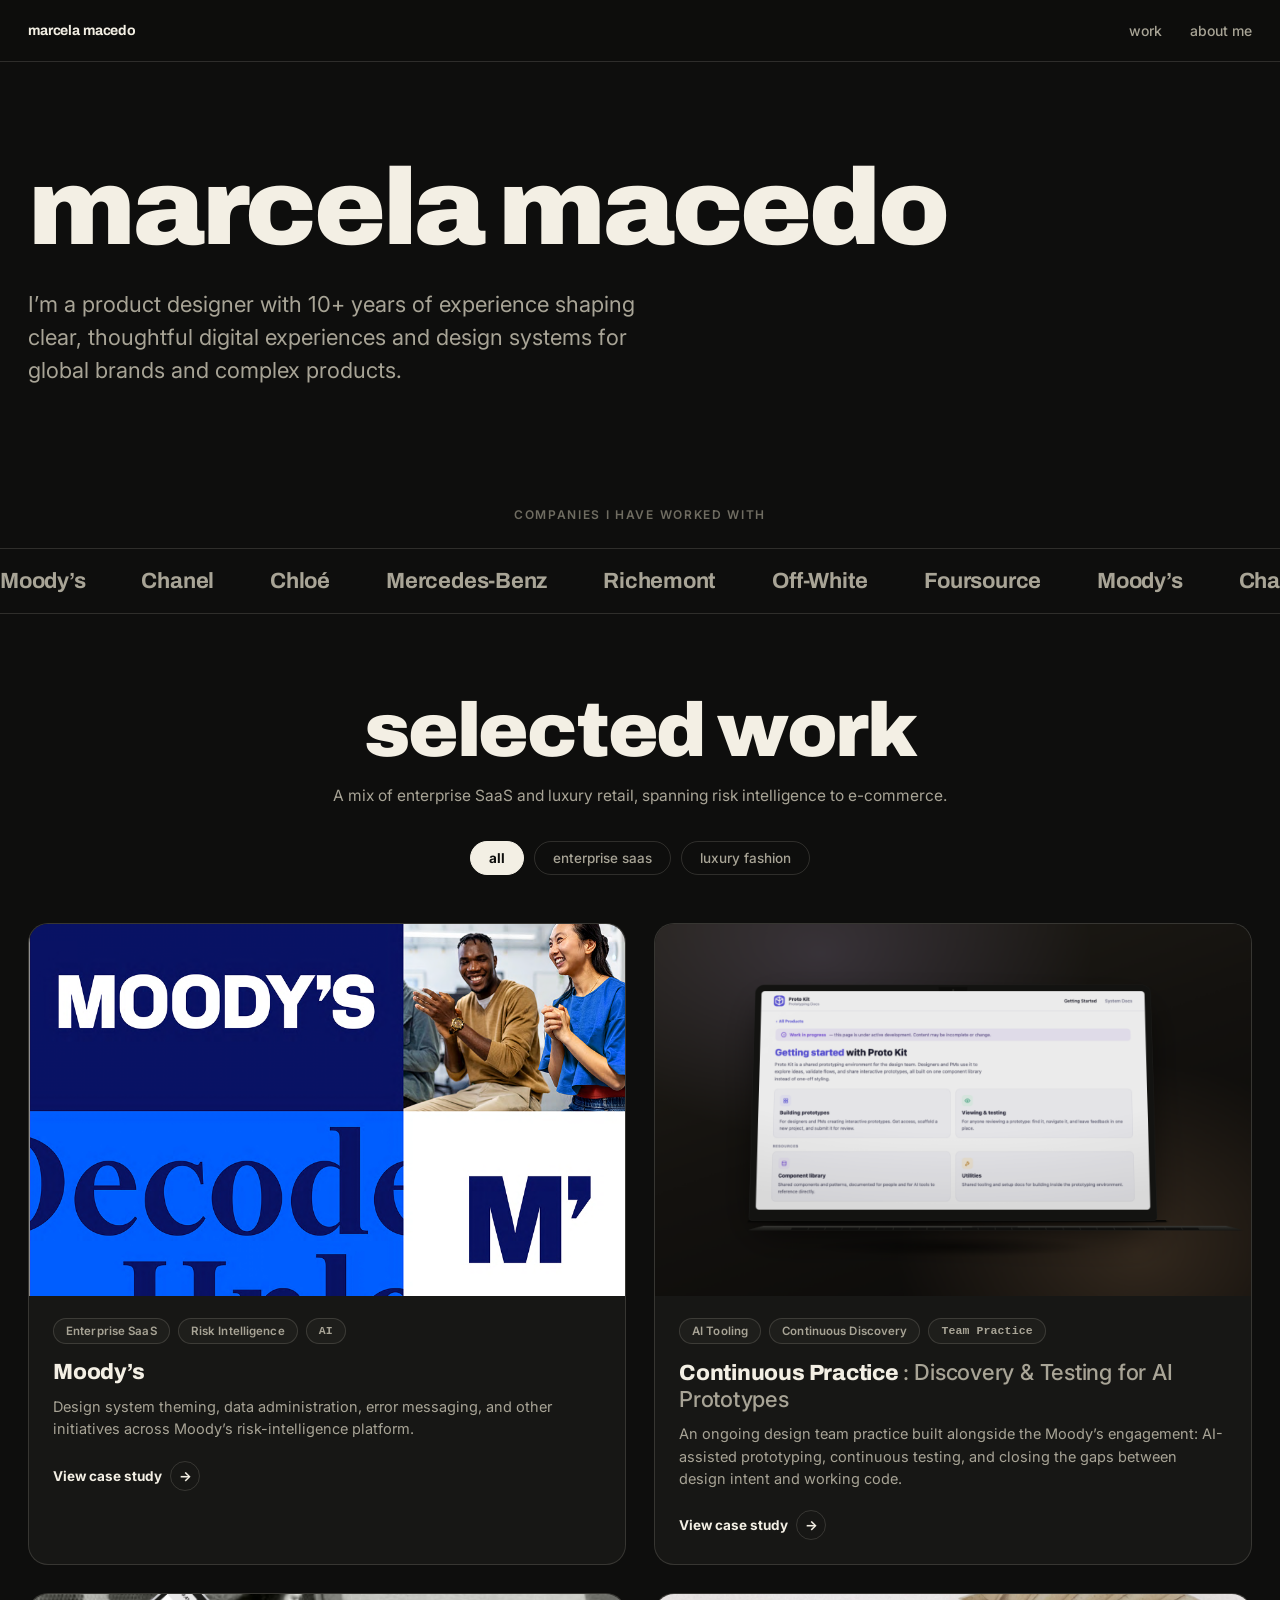
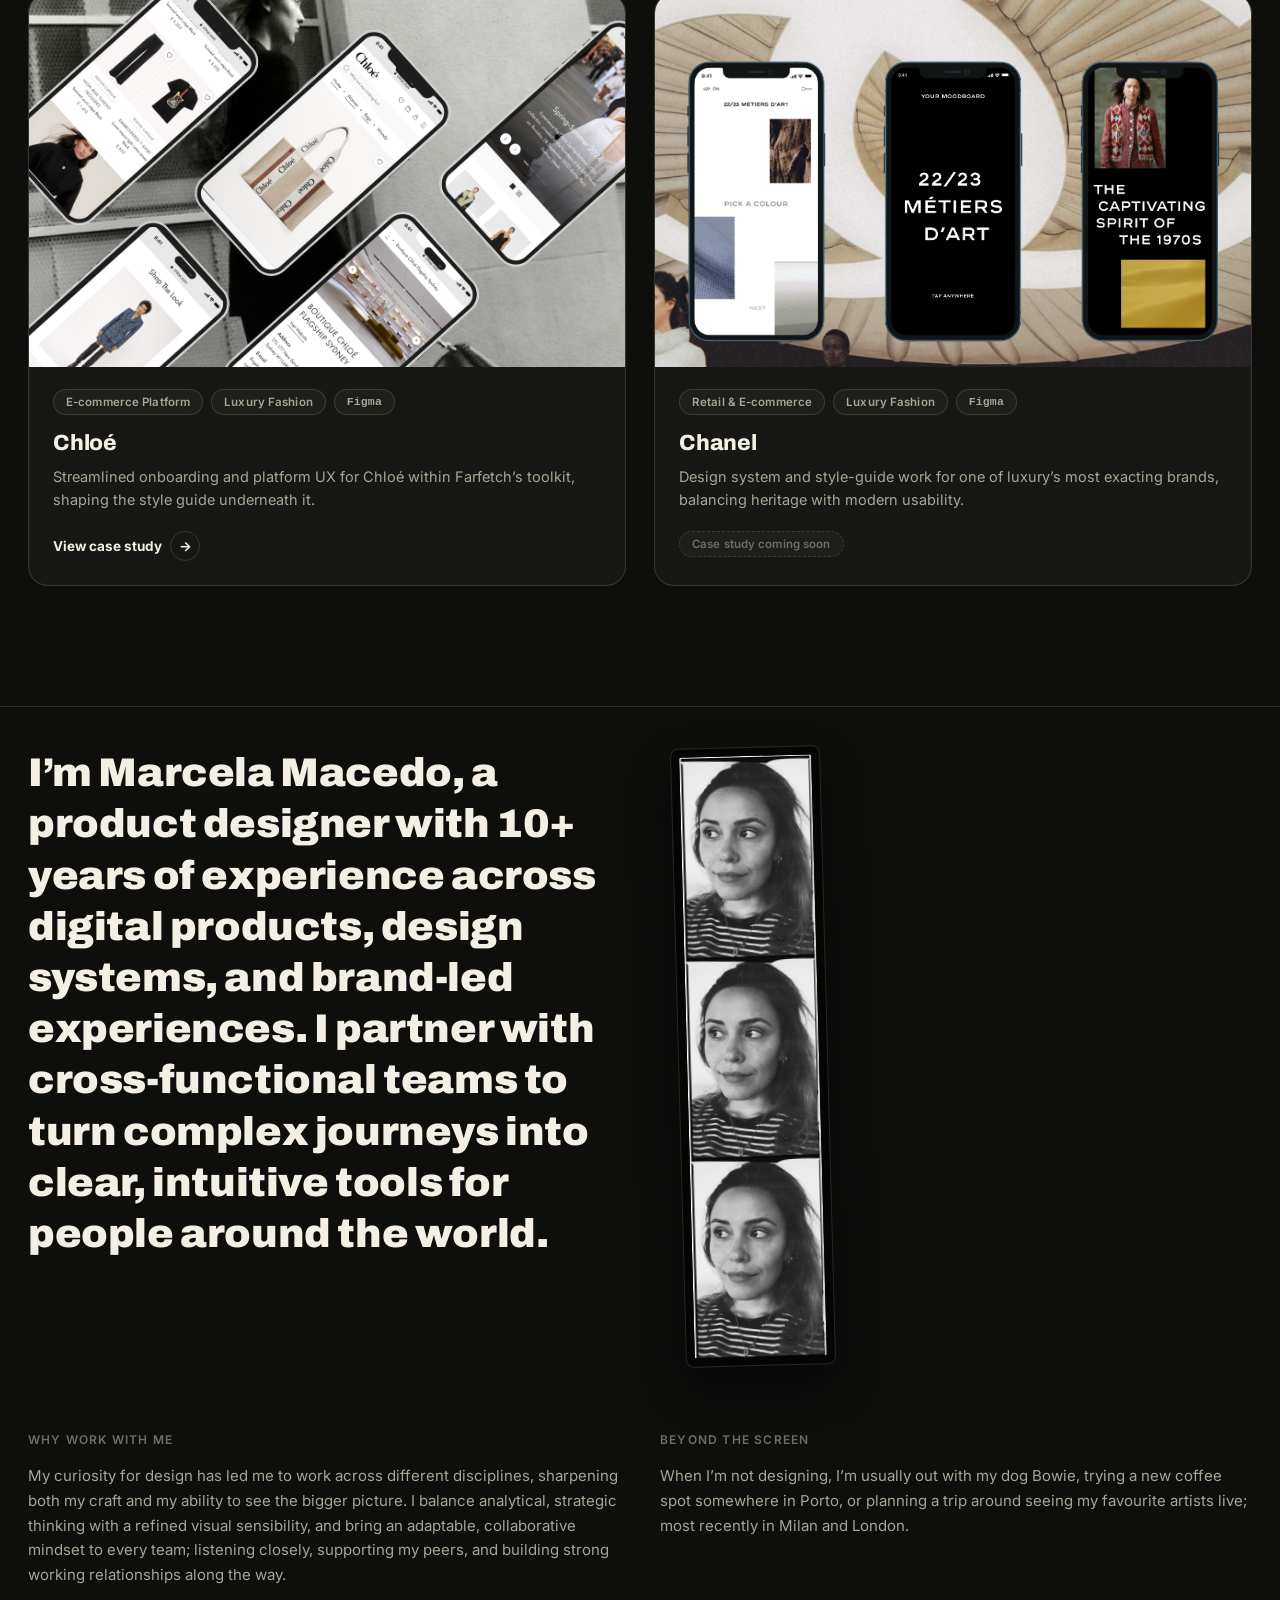
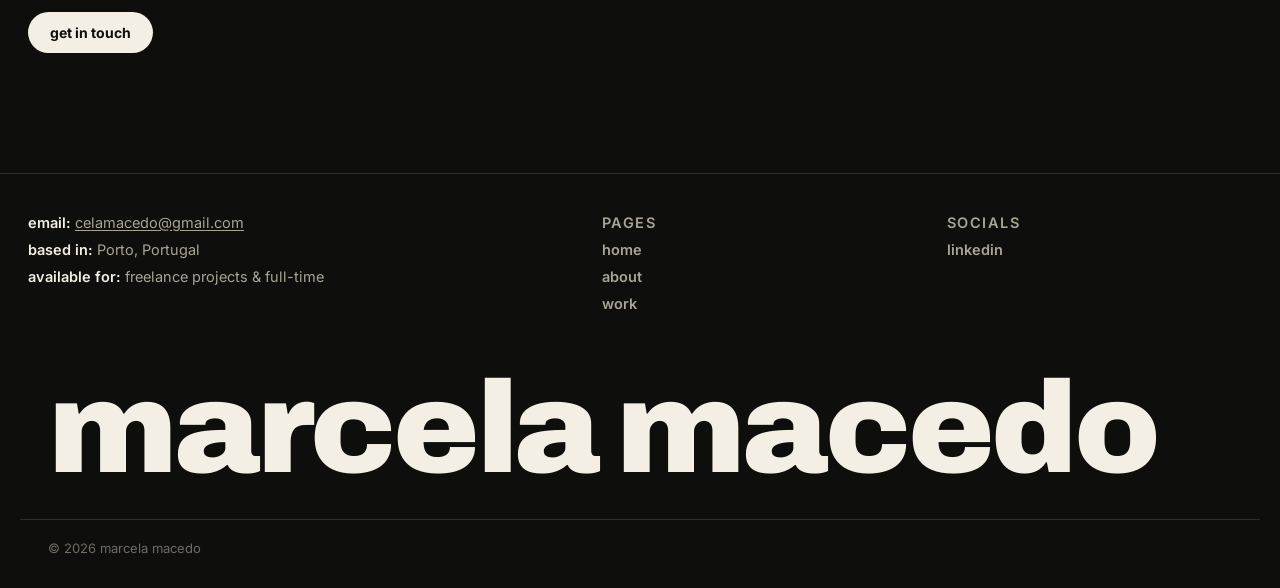
==== commit 70148be3: "Rename RadCode to Continuous Practice; fix about/stats layout bugs RadCode is Moody's real, ongoing " ====
--- a/index.html
+++ b/index.html
@@ -60,18 +60,15 @@
         <span class="proj-link">View case study <span class="arrow-circle">&rarr;</span></span>
       </a>
 
-      <a class="proj" href="radcode.html" data-category="enterprise">
-        <div class="proj-media placeholder">
-          <svg width="30" height="30" viewBox="0 0 24 24" fill="none" stroke="currentColor" stroke-width="1.5"><rect x="3" y="3" width="18" height="18" rx="2"/><circle cx="8.5" cy="8.5" r="1.5"/><path d="M21 15l-5-5L5 21"/></svg>
-          <span>Image placeholder: RadCode monorepo overview</span>
-        </div>
+      <a class="proj" href="continuous-practice.html" data-category="enterprise">
+        <div class="proj-media"><img src="assets/projects/continuous-practice/docs-hub-laptop.png" alt="A genericized recreation of the practice's documentation hub, shown open on a laptop" loading="lazy"></div>
         <div class="proj-tags">
           <span class="tag-pill">AI Tooling</span>
-          <span class="tag-pill">Rapid Prototyping</span>
-          <span class="tag-pill mono">RadCode</span>
+          <span class="tag-pill">Continuous Discovery</span>
+          <span class="tag-pill mono">Team Practice</span>
         </div>
-        <h3 class="proj-title">RadCode <span class="proj-sub">: Scaling AI-Assisted Prototypes</span></h3>
-        <p class="proj-desc">A personal practice piece built alongside the Moody&rsquo;s engagement: a rapid-prototyping monorepo, and a growing look at what actually drives AI-assisted workflow costs.</p>
+        <h3 class="proj-title">Continuous Practice <span class="proj-sub">: Discovery &amp; Testing for AI Prototypes</span></h3>
+        <p class="proj-desc">An ongoing design team practice built alongside the Moody&rsquo;s engagement: AI-assisted prototyping, continuous testing, and closing the gaps between design intent and working code.</p>
         <span class="proj-link">View case study <span class="arrow-circle">&rarr;</span></span>
       </a>
 
--- a/styles.css
+++ b/styles.css
@@ -185,7 +185,7 @@
 }
 
 .about-top {
-  display: flex; align-items: flex-start; justify-content: space-between; gap: 40px;
+  display: flex; align-items: flex-start; justify-content: flex-start; gap: 56px;
   margin-bottom: 64px;
 }
 @media (max-width: 760px) { .about-top { flex-direction: column-reverse; align-items: flex-end; gap: 24px; } }
@@ -196,7 +196,7 @@
 @media (max-width: 900px) { .about-grid { grid-template-columns: 1fr; } }
 
 .photo-strip {
-  flex: none; width: 150px; margin-left: auto;
+  flex: none; width: 150px;
   background: #050504; border-radius: 8px; padding: 8px;
   border: 1px solid var(--border); box-shadow: 0 20px 40px rgba(0,0,0,0.45);
   transform: rotate(-1.5deg);
@@ -305,7 +305,7 @@
 
 .case-stats {
   display: grid; grid-template-columns: repeat(auto-fit, minmax(130px, 1fr));
-  gap: 12px; margin: 0 0 32px; align-items: start;
+  gap: 12px; margin: 0 0 32px; align-items: stretch;
 }
 @media (max-width: 640px) { .case-stats { grid-template-columns: repeat(2, 1fr); } }
 @media (max-width: 380px) { .case-stats { grid-template-columns: 1fr; } }
